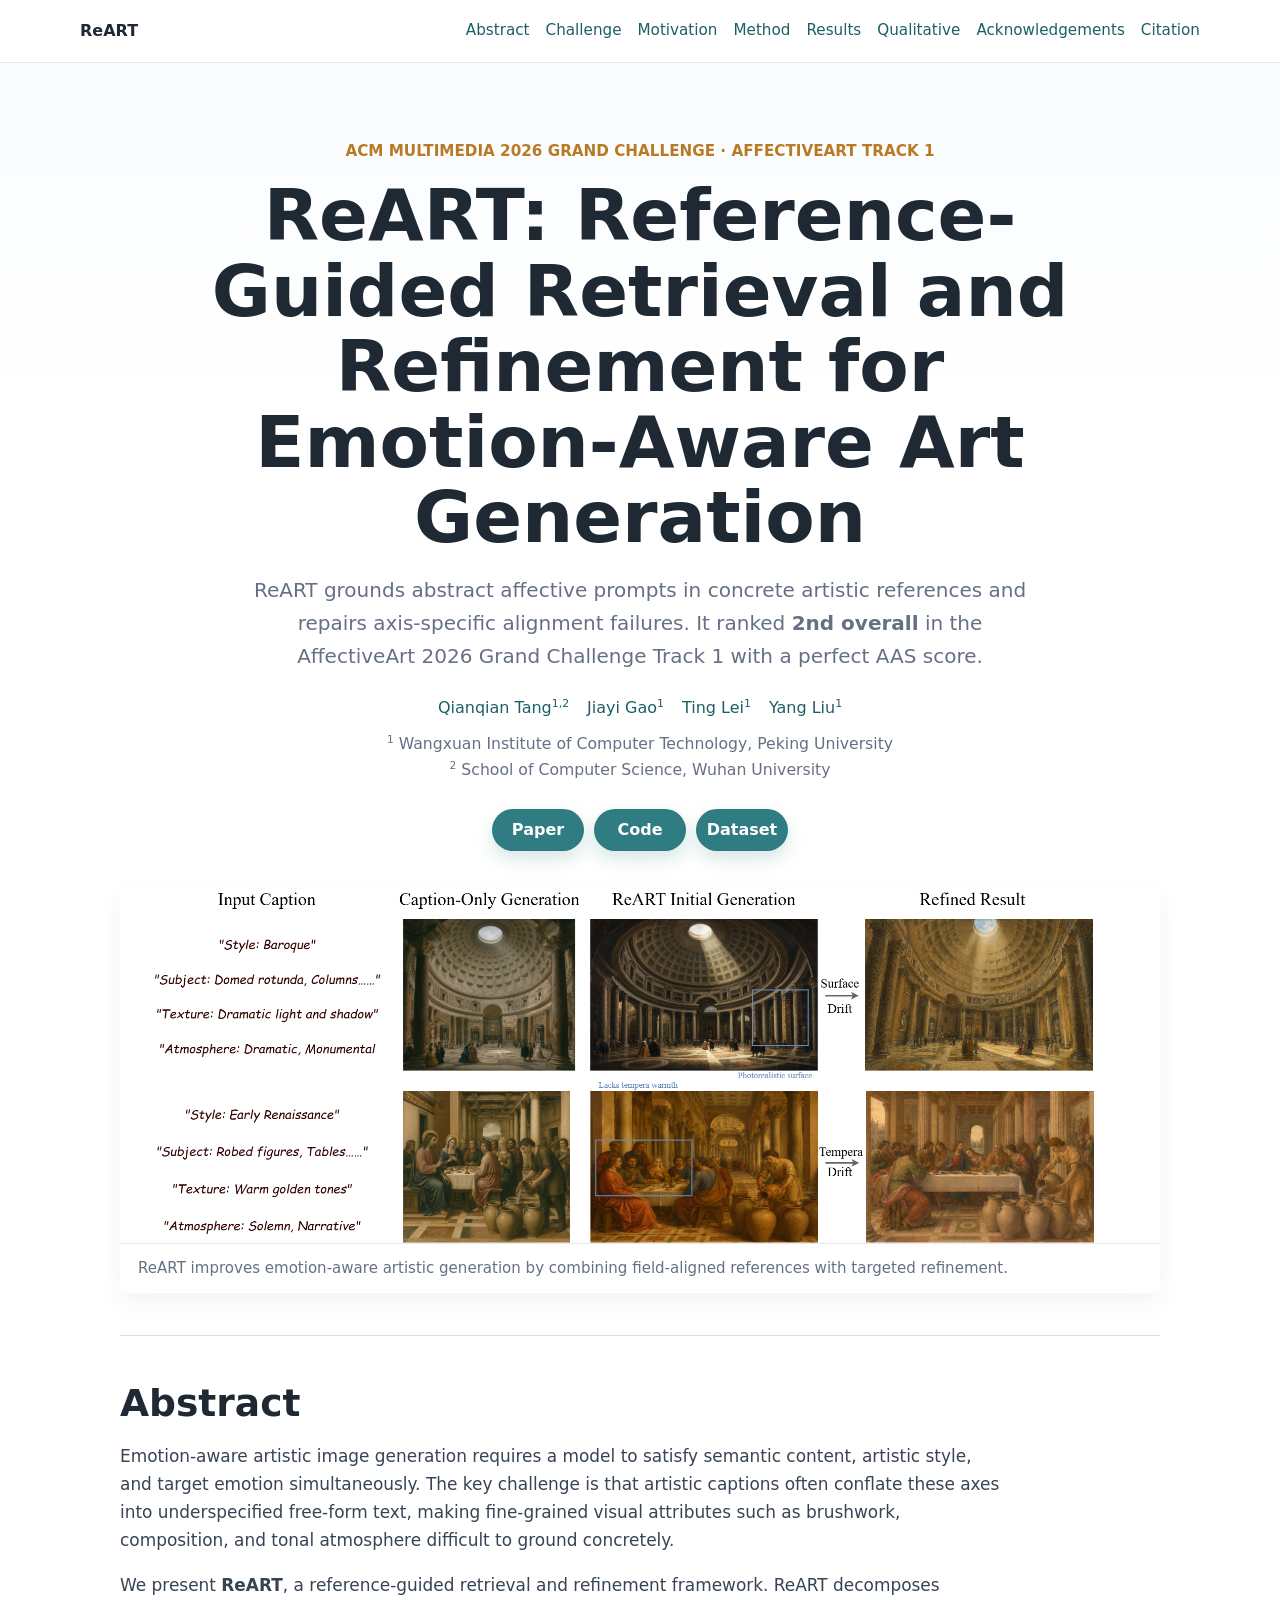
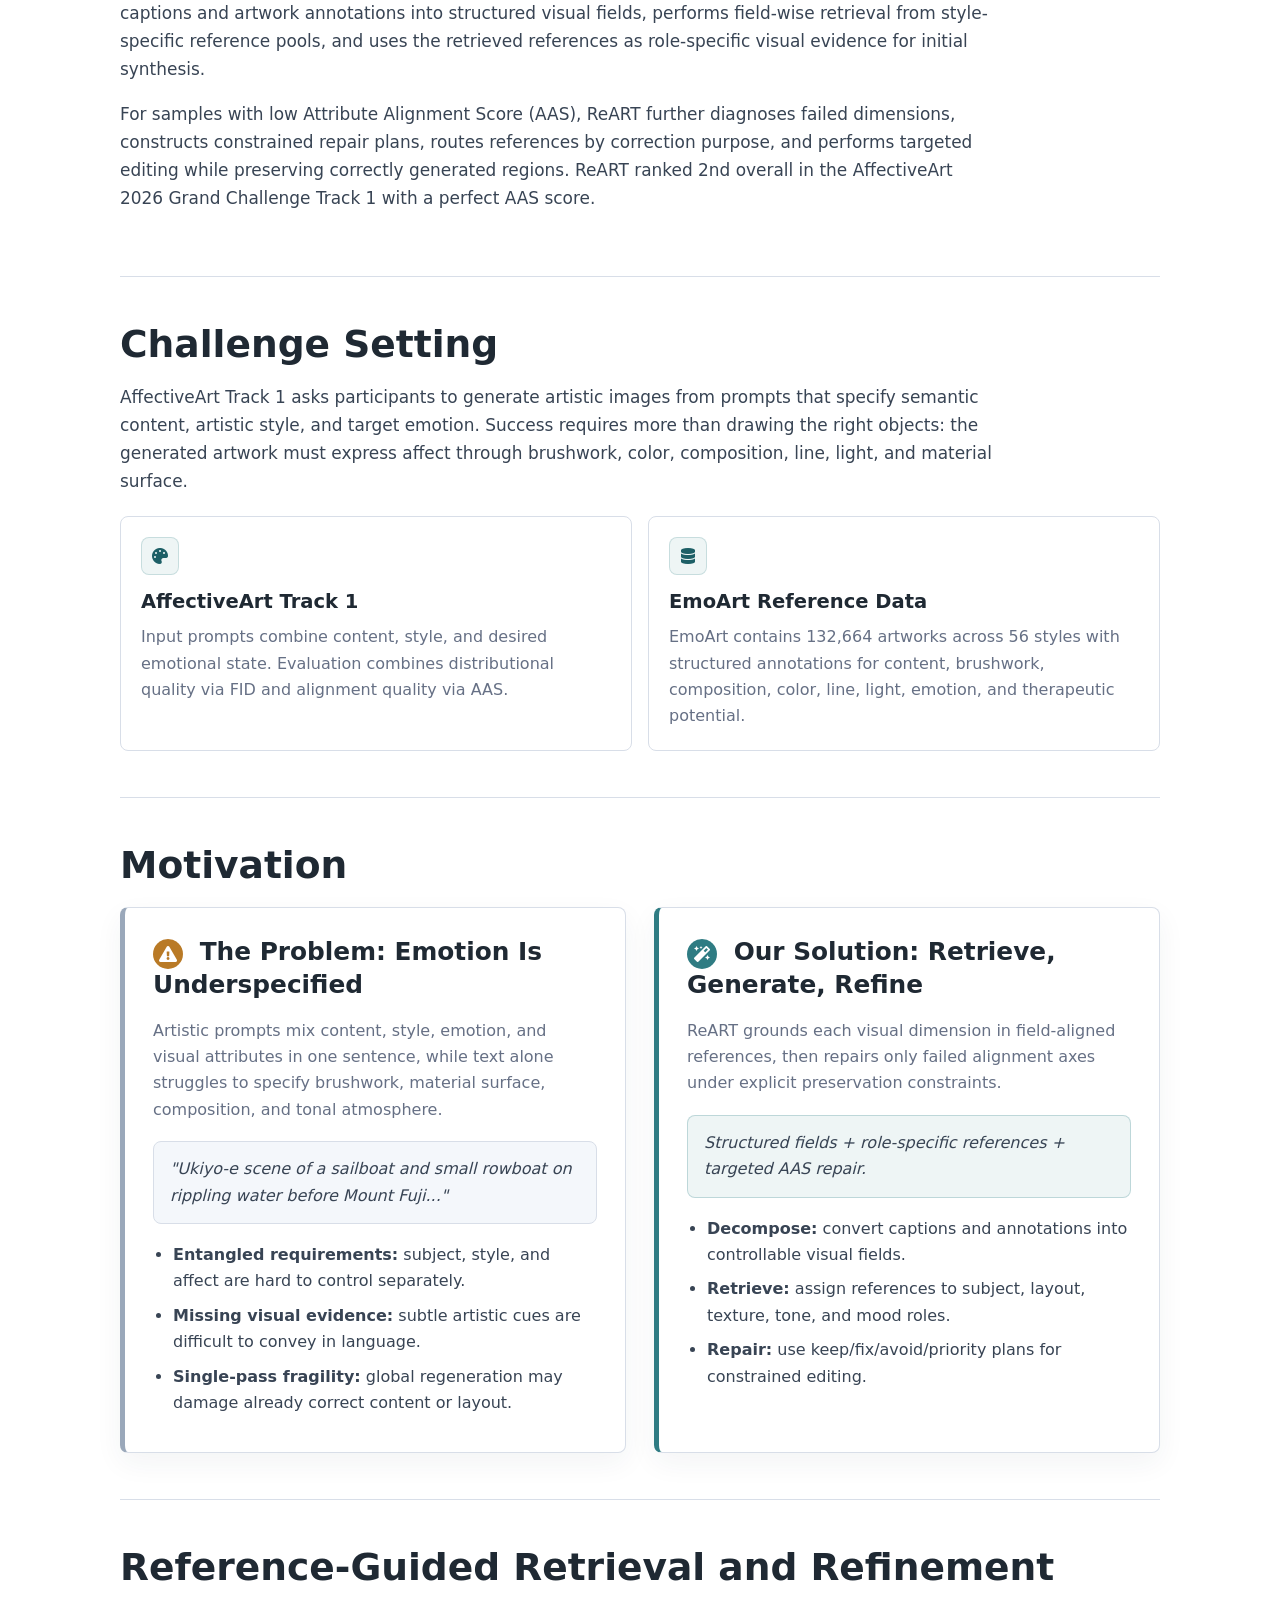
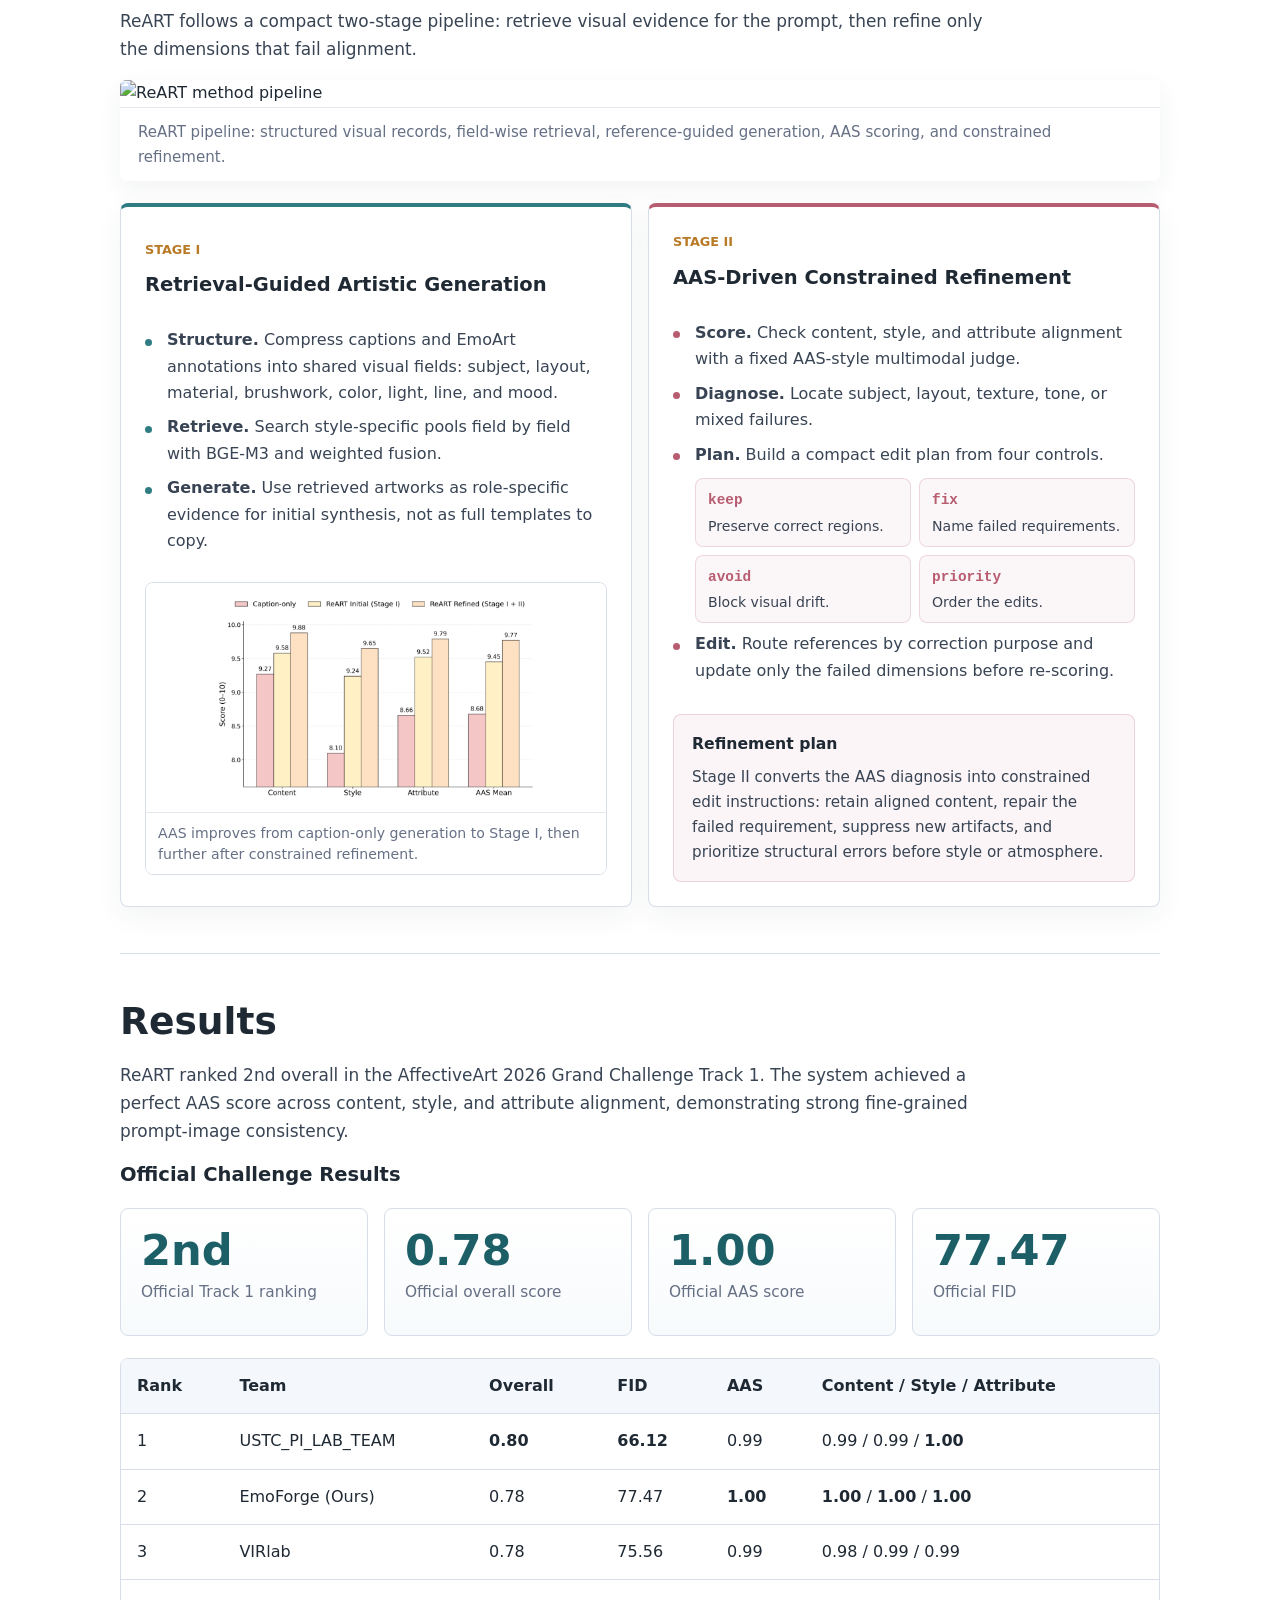
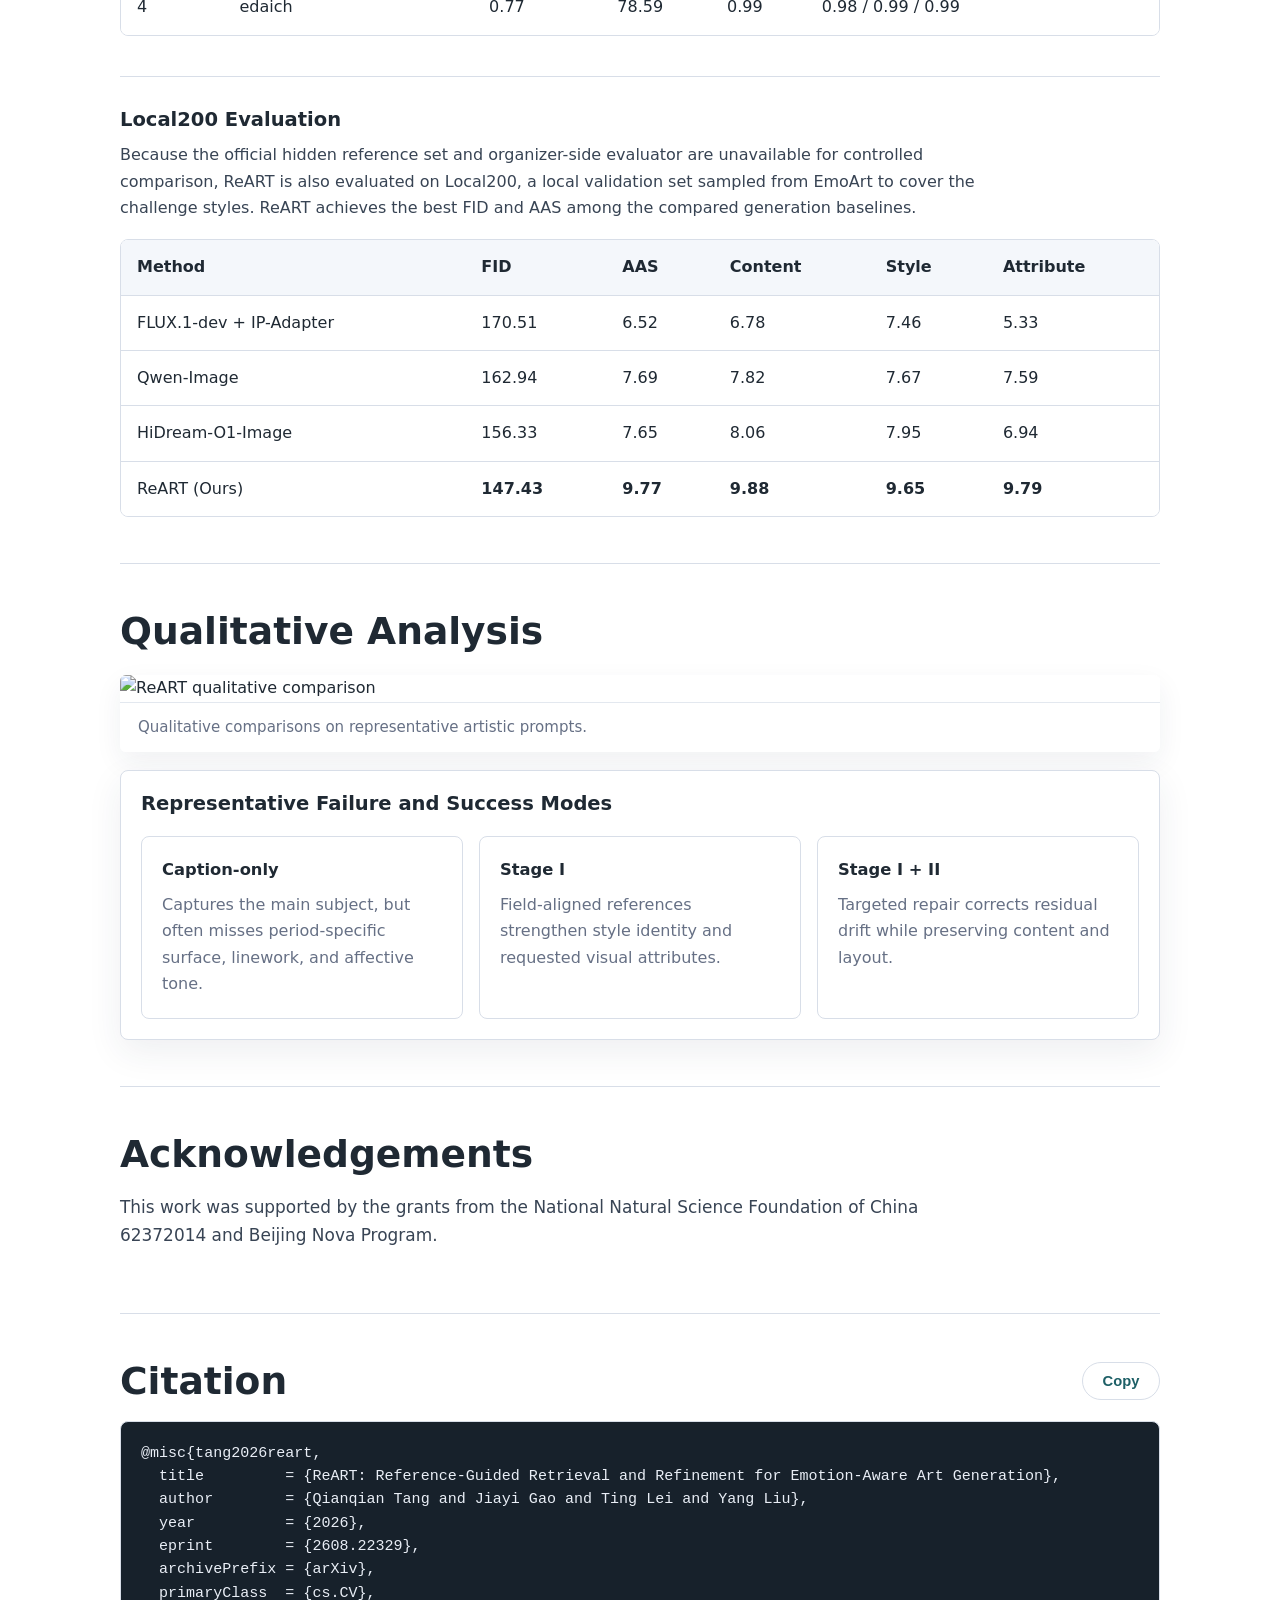
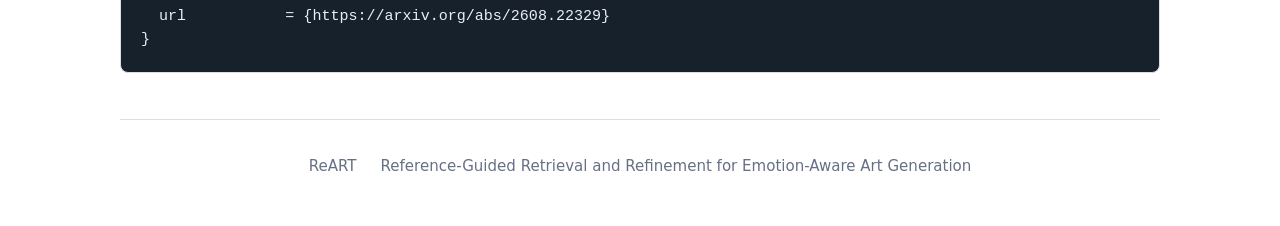
==== docs/index.html @ e0428c83 "website" ====
<!doctype html>
<html lang="en">
  <head>
    <meta charset="utf-8" />
    <meta name="viewport" content="width=device-width, initial-scale=1" />
    <title>ReART: Reference-Guided Retrieval and Refinement for Emotion-Aware Art Generation</title>
    <meta
      name="description"
      content="ReART project page for reference-guided retrieval and refinement for emotion-aware art generation."
    />
    <link rel="stylesheet" href="styles.css" />
  </head>
  <body>
    <header class="site-header">
      <nav class="nav">
        <a class="brand" href="#">ReART</a>
        <div class="nav-links" aria-label="Page sections">
          <a href="#abstract">Abstract</a>
          <a href="#challenge">Challenge</a>
          <a href="#motivation">Motivation</a>
          <a href="#method">Method</a>
          <a href="#results">Results</a>
          <a href="#qualitative">Qualitative</a>
          <a href="#acknowledgements">Acknowledgements</a>
          <a href="#citation">Citation</a>
        </div>
      </nav>
    </header>

    <main>
      <section class="hero">
        <p class="venue">ACM Multimedia 2026 Grand Challenge · AffectiveArt Track 1</p>
        <h1>ReART: Reference-Guided Retrieval and Refinement for Emotion-Aware Art Generation</h1>
        <p class="subtitle">
          ReART grounds abstract affective prompts in concrete artistic
          references and repairs axis-specific alignment failures. It ranked
          <strong>2nd overall</strong> in the AffectiveArt 2026 Grand Challenge
          Track 1 with a perfect AAS score.
        </p>

        <div class="authors" aria-label="Authors">
          <a href="mailto:qianqian.tang@whu.edu.cn">Qianqian Tang<sup>1,2</sup></a>
          <a href="mailto:gaojiayi26@stu.pku.edu.cn">Jiayi Gao<sup>1</sup></a>
          <a href="mailto:ting_lei@pku.edu.cn">Ting Lei<sup>1</sup></a>
          <a href="mailto:yangliu@pku.edu.cn">Yang Liu<sup>1</sup></a>
        </div>

        <p class="affiliations">
          <sup>1</sup> Wangxuan Institute of Computer Technology, Peking
          University<br />
          <sup>2</sup> School of Computer Science, Wuhan University
        </p>

        <div class="link-row" aria-label="Project links">
          <a
            class="pill"
            href="https://arxiv.org/abs/2608.22329"
            target="_blank"
            rel="noopener noreferrer"
            aria-label="Paper on arXiv"
          >Paper</a>
          <a
            class="pill"
            href="https://github.com/VillanelleQQ/ReART"
            target="_blank"
            rel="noopener noreferrer"
            aria-label="Code repository"
          >Code</a>
          <a
            class="pill"
            href="https://huggingface.co/datasets/printblue/EmoArt-130k"
            target="_blank"
            rel="noopener noreferrer"
            aria-label="EmoArt dataset"
          >Dataset</a>
        </div>

        <figure class="hero-figure">
          <img
            class="overview-image"
            src="figures/teaser-1.png"
            alt="ReART overview examples"
            decoding="async"
          />
          <figcaption>
            ReART improves emotion-aware artistic generation by combining
            field-aligned references with targeted refinement.
          </figcaption>
        </figure>
      </section>

      <section id="abstract" class="content-section">
        <h2>Abstract</h2>
        <p>
          Emotion-aware artistic image generation requires a model to satisfy
          semantic content, artistic style, and target emotion simultaneously.
          The key challenge is that artistic captions often conflate these axes
          into underspecified free-form text, making fine-grained visual
          attributes such as brushwork, composition, and tonal atmosphere
          difficult to ground concretely.
        </p>
        <p>
          We present <strong>ReART</strong>, a reference-guided retrieval and
          refinement framework. ReART decomposes captions and artwork
          annotations into structured visual fields, performs field-wise
          retrieval from style-specific reference pools, and uses the retrieved
          references as role-specific visual evidence for initial synthesis.
        </p>
        <p>
          For samples with low Attribute Alignment Score (AAS), ReART further
          diagnoses failed dimensions, constructs constrained repair plans, routes
          references by correction purpose, and performs targeted editing while
          preserving correctly generated regions. ReART ranked 2nd overall in
          the AffectiveArt 2026 Grand Challenge Track 1 with a perfect AAS score.
        </p>
      </section>

      <section id="challenge" class="content-section">
        <h2>Challenge Setting</h2>
        <p>
          AffectiveArt Track 1 asks participants to generate artistic images
          from prompts that specify semantic content, artistic style, and target
          emotion. Success requires more than drawing the right objects: the
          generated artwork must express affect through brushwork, color,
          composition, line, light, and material surface.
        </p>
        <div class="split-section">
          <article>
            <span class="card-icon" aria-hidden="true"><i class="fas fa-palette"></i></span>
            <h3>AffectiveArt Track 1</h3>
            <p>
              Input prompts combine content, style, and desired emotional state.
              Evaluation combines distributional quality via FID and alignment
              quality via AAS.
            </p>
          </article>
          <article>
            <span class="card-icon" aria-hidden="true"><i class="fas fa-database"></i></span>
            <h3>EmoArt Reference Data</h3>
            <p>
              EmoArt contains 132,664 artworks across 56 styles with structured
              annotations for content, brushwork, composition, color, line,
              light, emotion, and therapeutic potential.
            </p>
          </article>
        </div>
      </section>

      <section id="motivation" class="content-section">
        <h2>Motivation</h2>
        <div class="motivation-grid">
          <article class="motivation-card problem-card">
            <h3><i class="fas fa-exclamation-triangle" aria-hidden="true"></i> The Problem: Emotion Is Underspecified</h3>
            <p>
              Artistic prompts mix content, style, emotion, and visual
              attributes in one sentence, while text alone struggles to specify
              brushwork, material surface, composition, and tonal atmosphere.
            </p>
            <div class="quote-box">
              <em>"Ukiyo-e scene of a sailboat and small rowboat on rippling water before Mount Fuji..."</em>
            </div>
            <ul>
              <li><strong>Entangled requirements:</strong> subject, style, and affect are hard to control separately.</li>
              <li><strong>Missing visual evidence:</strong> subtle artistic cues are difficult to convey in language.</li>
              <li><strong>Single-pass fragility:</strong> global regeneration may damage already correct content or layout.</li>
            </ul>
          </article>
          <article class="motivation-card solution-card">
            <h3><i class="fas fa-magic" aria-hidden="true"></i> Our Solution: Retrieve, Generate, Refine</h3>
            <p>
              ReART grounds each visual dimension in field-aligned references,
              then repairs only failed alignment axes under explicit preservation
              constraints.
            </p>
            <div class="quote-box success">
              <em>Structured fields + role-specific references + targeted AAS repair.</em>
            </div>
            <ul>
              <li><strong>Decompose:</strong> convert captions and annotations into controllable visual fields.</li>
              <li><strong>Retrieve:</strong> assign references to subject, layout, texture, tone, and mood roles.</li>
              <li><strong>Repair:</strong> use keep/fix/avoid/priority plans for constrained editing.</li>
            </ul>
          </article>
        </div>
      </section>

      <section id="method" class="content-section">
        <h2>Reference-Guided Retrieval and Refinement</h2>
        <p>
          ReART follows a compact two-stage pipeline: retrieve visual evidence
          for the prompt, then refine only the dimensions that fail alignment.
        </p>

        <figure class="wide-figure">
          <img
            class="paper-image"
            src="figures/pipeline.png"
            alt="ReART method pipeline"
            loading="lazy"
            decoding="async"
          />
          <figcaption>
            ReART pipeline: structured visual records, field-wise retrieval,
            reference-guided generation, AAS scoring, and constrained
            refinement.
          </figcaption>
        </figure>

        <div class="stage-grid">
          <article>
            <span class="stage-label">Stage I</span>
            <h3>Retrieval-Guided Artistic Generation</h3>
            <ul class="stage-list">
              <li>
                <strong>Structure.</strong>
                Compress captions and EmoArt annotations into shared visual
                fields: subject, layout, material, brushwork, color, light,
                line, and mood.
              </li>
              <li>
                <strong>Retrieve.</strong>
                Search style-specific pools field by field with BGE-M3 and
                weighted fusion.
              </li>
              <li>
                <strong>Generate.</strong>
                Use retrieved artworks as role-specific evidence for initial
                synthesis, not as full templates to copy.
              </li>
            </ul>
            <figure class="stage-chart">
              <img
                src="figures/bar.png"
                alt="AAS progression from caption-only to ReART Stage I and Stage I plus II"
                loading="lazy"
                decoding="async"
              />
              <figcaption>
                AAS improves from caption-only generation to Stage I, then
                further after constrained refinement.
              </figcaption>
            </figure>
          </article>
          <article>
            <span class="stage-label">Stage II</span>
            <h3>AAS-Driven Constrained Refinement</h3>
            <ul class="stage-list">
              <li>
                <strong>Score.</strong>
                Check content, style, and attribute alignment with a fixed
                AAS-style multimodal judge.
              </li>
              <li>
                <strong>Diagnose.</strong>
                Locate subject, layout, texture, tone, or mixed failures.
              </li>
              <li>
                <strong>Plan.</strong>
                Build a compact edit plan from four controls.
                <div class="plan-cards">
                  <div>
                    <code>keep</code>
                    <span>Preserve correct regions.</span>
                  </div>
                  <div>
                    <code>fix</code>
                    <span>Name failed requirements.</span>
                  </div>
                  <div>
                    <code>avoid</code>
                    <span>Block visual drift.</span>
                  </div>
                  <div>
                    <code>priority</code>
                    <span>Order the edits.</span>
                  </div>
                </div>
              </li>
              <li>
                <strong>Edit.</strong>
                Route references by correction purpose and update only the
                failed dimensions before re-scoring.
              </li>
            </ul>
            <div class="stage-note">
              <h4>Refinement plan</h4>
              <p>
                Stage II converts the AAS diagnosis into constrained edit
                instructions: retain aligned content, repair the failed
                requirement, suppress new artifacts, and prioritize structural
                errors before style or atmosphere.
              </p>
            </div>
          </article>
        </div>
      </section>

      <section id="results" class="content-section">
        <h2>Results</h2>
        <p>
          ReART ranked 2nd overall in the AffectiveArt 2026 Grand Challenge
          Track 1. The system achieved a perfect AAS score across content,
          style, and attribute alignment, demonstrating strong fine-grained
          prompt-image consistency.
        </p>

        <h3>Official Challenge Results</h3>
        <div class="metrics-grid">
          <article>
            <span class="metric">2nd</span>
            <span class="metric-label">Official Track 1 ranking</span>
          </article>
          <article>
            <span class="metric">0.78</span>
            <span class="metric-label">Official overall score</span>
          </article>
          <article>
            <span class="metric">1.00</span>
            <span class="metric-label">Official AAS score</span>
          </article>
          <article>
            <span class="metric">77.47</span>
            <span class="metric-label">Official FID</span>
          </article>
        </div>

        <div class="table-wrap">
          <table>
            <thead>
              <tr>
                <th>Rank</th>
                <th>Team</th>
                <th>Overall</th>
                <th>FID</th>
                <th>AAS</th>
                <th>Content / Style / Attribute</th>
              </tr>
            </thead>
            <tbody>
              <tr>
                <td>1</td>
                <td>USTC_PI_LAB_TEAM</td>
                <td><strong>0.80</strong></td>
                <td><strong>66.12</strong></td>
                <td>0.99</td>
                <td>0.99 / 0.99 / <strong>1.00</strong></td>
              </tr>
              <tr>
                <td>2</td>
                <td>EmoForge (Ours)</td>
                <td>0.78</td>
                <td>77.47</td>
                <td><strong>1.00</strong></td>
                <td><strong>1.00</strong> / <strong>1.00</strong> / <strong>1.00</strong></td>
              </tr>
              <tr>
                <td>3</td>
                <td>VIRlab</td>
                <td>0.78</td>
                <td>75.56</td>
                <td>0.99</td>
                <td>0.98 / 0.99 / 0.99</td>
              </tr>
              <tr>
                <td>4</td>
                <td>edaich</td>
                <td>0.77</td>
                <td>78.59</td>
                <td>0.99</td>
                <td>0.98 / 0.99 / 0.99</td>
              </tr>
            </tbody>
          </table>
        </div>

        <div class="local-evaluation">
          <h3 class="subsection-title">Local200 Evaluation</h3>
          <p>
            Because the official hidden reference set and organizer-side
            evaluator are unavailable for controlled comparison, ReART is also
            evaluated on Local200, a local validation set sampled from EmoArt to
            cover the challenge styles. ReART achieves the best FID and AAS
            among the compared generation baselines.
          </p>

          <div class="table-wrap local-table">
            <table>
              <thead>
                <tr>
                  <th>Method</th>
                  <th>FID</th>
                  <th>AAS</th>
                  <th>Content</th>
                  <th>Style</th>
                  <th>Attribute</th>
                </tr>
              </thead>
              <tbody>
                <tr>
                  <td>FLUX.1-dev + IP-Adapter</td>
                  <td>170.51</td>
                  <td>6.52</td>
                  <td>6.78</td>
                  <td>7.46</td>
                  <td>5.33</td>
                </tr>
                <tr>
                  <td>Qwen-Image</td>
                  <td>162.94</td>
                  <td>7.69</td>
                  <td>7.82</td>
                  <td>7.67</td>
                  <td>7.59</td>
                </tr>
                <tr>
                  <td>HiDream-O1-Image</td>
                  <td>156.33</td>
                  <td>7.65</td>
                  <td>8.06</td>
                  <td>7.95</td>
                  <td>6.94</td>
                </tr>
                <tr>
                  <td>ReART (Ours)</td>
                  <td><strong>147.43</strong></td>
                  <td><strong>9.77</strong></td>
                  <td><strong>9.88</strong></td>
                  <td><strong>9.65</strong></td>
                  <td><strong>9.79</strong></td>
                </tr>
              </tbody>
            </table>
          </div>
        </div>

      </section>

      <section id="qualitative" class="content-section">
        <h2>Qualitative Analysis</h2>
        <figure class="wide-figure compact">
          <img
            class="paper-image"
            src="figures/pic3.png"
            alt="ReART qualitative comparison"
            loading="lazy"
            decoding="async"
          />
          <figcaption>
            Qualitative comparisons on representative artistic prompts.
          </figcaption>
        </figure>
        <div class="comparison">
          <h3>Representative Failure and Success Modes</h3>
          <div class="comparison-grid">
            <article>
              <h4>Caption-only</h4>
              <p>
                Captures the main subject, but often misses period-specific
                surface, linework, and affective tone.
              </p>
            </article>
            <article>
              <h4>Stage I</h4>
              <p>
                Field-aligned references strengthen style identity and
                requested visual attributes.
              </p>
            </article>
            <article>
              <h4>Stage I + II</h4>
              <p>
                Targeted repair corrects residual drift while preserving
                content and layout.
              </p>
            </article>
          </div>
        </div>
      </section>

      <section id="acknowledgements" class="content-section">
        <h2>Acknowledgements</h2>
        <p>
          This work was supported by the grants from the National Natural
          Science Foundation of China 62372014 and Beijing Nova Program.
        </p>
      </section>

      <section id="citation" class="content-section">
        <div class="section-heading">
          <h2>Citation</h2>
          <button
            class="copy-button"
            type="button"
            data-copy-target="citation-code"
            aria-label="Copy citation"
          >Copy</button>
        </div>
        <pre><code id="citation-code">@misc{tang2026reart,
  title         = {ReART: Reference-Guided Retrieval and Refinement for Emotion-Aware Art Generation},
  author        = {Qianqian Tang and Jiayi Gao and Ting Lei and Yang Liu},
  year          = {2026},
  eprint        = {2608.22329},
  archivePrefix = {arXiv},
  primaryClass  = {cs.CV},
  url           = {https://arxiv.org/abs/2608.22329}
}</code></pre>
      </section>
    </main>

    <footer class="footer">
      <span>ReART</span>
      <span>Reference-Guided Retrieval and Refinement for Emotion-Aware Art Generation</span>
    </footer>

  </body>
</html>
---- docs/styles.css ----
:root {
  color-scheme: light;
  --ink: #1f2933;
  --muted: #667085;
  --line: #d8dee8;
  --paper: #ffffff;
  --soft: #f4f7fb;
  --page-start: #f9fbfd;
  --page-end: #ffffff;
  --header-bg: rgba(255, 255, 255, 0.88);
  --figure-bg: #ffffff;
  --figure-line: rgba(216, 222, 232, 0.7);
  --content-copy: #384454;
  --button-bg: #ffffff;
  --unavailable-bg: #eef2f6;
  --unavailable-text: #667085;
  --video-line: #a9b5c6;
  --metrics-end: #f7fafc;
  --pre-bg: #17212b;
  --pre-text: #e9eef6;
  --accent: #2f7c83;
  --accent-strong: #1d5f66;
  --gold: #b97a26;
  --rose: #b85c70;
  --shadow: 0 18px 55px rgba(32, 48, 71, 0.13);
}

@font-face {
  font-family: "Font Awesome 5 Free";
  font-style: normal;
  font-weight: 900;
  src: url("webfonts/fa-solid-900.woff2") format("woff2");
}

.fas {
  font-family: "Font Awesome 5 Free";
  font-style: normal;
  font-weight: 900;
}

.fa-exclamation-triangle::before {
  content: "\f071";
}

.fa-magic::before {
  content: "\f0d0";
}

.fa-palette::before {
  content: "\f53f";
}

.fa-database::before {
  content: "\f1c0";
}

@media (prefers-color-scheme: dark) {
  :root {
    color-scheme: dark;
    --ink: #edf2f7;
    --muted: #a9b4c3;
    --line: #2f3a4a;
    --paper: #121923;
    --soft: #172331;
    --page-start: #101820;
    --page-end: #0b1118;
    --header-bg: rgba(12, 18, 26, 0.88);
    --figure-bg: #ffffff;
    --figure-line: rgba(47, 58, 74, 0.9);
    --content-copy: #c7d0dc;
    --button-bg: #172331;
    --unavailable-bg: #202a36;
    --unavailable-text: #95a1af;
    --video-line: #526174;
    --metrics-end: #172331;
    --pre-bg: #090d12;
    --pre-text: #edf2f7;
    --accent: #5fb7bd;
    --accent-strong: #8edbe0;
    --gold: #f0b64d;
    --rose: #e79aaa;
    --shadow: 0 18px 55px rgba(0, 0, 0, 0.32);
  }
}

* {
  box-sizing: border-box;
}

html {
  scroll-behavior: smooth;
}

body {
  margin: 0;
  color: var(--ink);
  background:
    linear-gradient(180deg, var(--page-start) 0%, var(--page-end) 420px),
    var(--paper);
  font-family:
    Inter, ui-sans-serif, system-ui, -apple-system, BlinkMacSystemFont, "Segoe UI",
    sans-serif;
  line-height: 1.65;
}

a {
  color: var(--accent-strong);
  text-decoration: none;
}

a:hover {
  text-decoration: underline;
}

.site-header {
  position: sticky;
  top: 0;
  z-index: 10;
  border-bottom: 1px solid var(--figure-line);
  background: var(--header-bg);
  backdrop-filter: blur(14px);
}

.nav {
  display: flex;
  align-items: center;
  justify-content: space-between;
  width: min(1120px, calc(100% - 32px));
  min-height: 62px;
  margin: 0 auto;
  gap: 24px;
}

.brand {
  color: var(--ink);
  font-weight: 800;
  letter-spacing: 0;
}

.nav-links {
  display: flex;
  flex-wrap: wrap;
  justify-content: flex-end;
  gap: 16px;
  font-size: 0.95rem;
}

main {
  width: min(1040px, calc(100% - 32px));
  margin: 0 auto;
}

.hero {
  padding: 76px 0 42px;
  text-align: center;
}

.venue {
  margin: 0 0 14px;
  color: var(--gold);
  font-size: 0.95rem;
  font-weight: 750;
  text-transform: uppercase;
}

h1,
h2,
h3,
h4,
p {
  margin-top: 0;
}

h1 {
  max-width: 920px;
  margin: 0 auto 18px;
  font-size: clamp(2.15rem, 6vw, 4.5rem);
  line-height: 1.05;
  letter-spacing: 0;
}

.subtitle {
  max-width: 780px;
  margin: 0 auto 22px;
  color: var(--muted);
  font-size: clamp(1.05rem, 2vw, 1.25rem);
}

.authors {
  display: flex;
  flex-wrap: wrap;
  justify-content: center;
  gap: 8px 18px;
  margin-bottom: 10px;
  color: var(--muted);
}

sup {
  font-size: 0.68em;
  line-height: 0;
}

.affiliations {
  margin: 0 auto 26px;
  color: var(--muted);
  font-size: 0.98rem;
}

.link-row {
  display: flex;
  flex-wrap: wrap;
  justify-content: center;
  gap: 10px;
  margin-bottom: 38px;
}

.pill {
  display: inline-flex;
  align-items: center;
  justify-content: center;
  min-width: 92px;
  min-height: 42px;
  border: 1px solid rgba(31, 122, 109, 0.2);
  border-radius: 999px;
  color: #ffffff;
  background: var(--accent);
  font-weight: 750;
  box-shadow: 0 8px 18px rgba(31, 122, 109, 0.18);
}

.pill:hover {
  background: var(--accent-strong);
  text-decoration: none;
}

.pill.secondary {
  border-color: var(--line);
  color: var(--accent-strong);
  background: var(--paper);
  box-shadow: none;
}

.pill.secondary:hover {
  background: var(--soft);
}

.pill.unavailable {
  border-color: rgba(102, 112, 133, 0.24);
  color: var(--unavailable-text);
  background: var(--unavailable-bg);
  box-shadow: none;
  cursor: not-allowed;
}

.pill.unavailable:hover {
  background: var(--unavailable-bg);
}

.hero-figure,
.wide-figure {
  margin: 0;
  border: 0;
  border-radius: 6px;
  overflow: hidden;
  background: var(--paper);
  box-shadow: 0 8px 24px rgba(32, 48, 71, 0.06);
}

.figure-grid {
  display: grid;
  gap: 10px;
  padding: 0;
  background: var(--figure-bg);
}

.figure-grid.two-up {
  grid-template-columns: repeat(2, minmax(0, 1fr));
}

.figure-grid img,
.paper-image {
  display: block;
  width: 100%;
  object-fit: contain;
  background: var(--figure-bg);
}

.figure-grid img {
  height: clamp(260px, 28vw, 430px);
  align-self: center;
  border-radius: 4px;
}

.paper-image {
  height: auto;
  background: var(--figure-bg);
}

.hero-figure .figure-grid {
  border-bottom: 1px solid var(--figure-line);
}

.wide-figure .paper-image {
  border-bottom: 1px solid var(--figure-line);
}

.overview-image {
  display: block;
  width: 100%;
  height: auto;
  background: var(--figure-bg);
  border-bottom: 1px solid var(--figure-line);
}

.overview-stage {
  position: relative;
  display: grid;
  align-items: center;
  background: var(--figure-bg);
  border-bottom: 1px solid var(--figure-line);
}

.overview-slides {
  min-height: clamp(220px, 24vw, 360px);
}

.overview-slide {
  display: none;
  width: 100%;
  height: clamp(220px, 24vw, 360px);
  object-fit: contain;
  background: var(--figure-bg);
}

.overview-slide.is-active {
  display: block;
}

.overview-button {
  position: absolute;
  top: 50%;
  z-index: 2;
  transform: translateY(-50%);
  border-color: var(--figure-line);
  background: var(--button-bg);
  box-shadow: 0 8px 22px rgba(32, 48, 71, 0.12);
}

.overview-button.previous {
  left: 14px;
}

.overview-button.next {
  right: 14px;
}

.overview-caption {
  display: flex;
  align-items: center;
  justify-content: space-between;
  gap: 16px;
}

.overview-caption [data-counter] {
  flex: 0 0 auto;
  color: var(--accent-strong);
  font-weight: 750;
}

.wide-figure.compact {
  margin-top: 22px;
  box-shadow: 0 10px 28px rgba(32, 48, 71, 0.065);
}

.wide-figure.compact .paper-image {
  height: auto;
}

.result-chart {
  height: auto;
}

figcaption {
  padding: 12px 18px;
  color: var(--muted);
  font-size: 0.94rem;
  text-align: left;
  background: var(--paper);
}

.content-section {
  padding: 46px 0;
  border-top: 1px solid var(--line);
}

h2 {
  margin-bottom: 18px;
  font-size: clamp(1.7rem, 3vw, 2.35rem);
  line-height: 1.15;
}

.section-heading {
  display: flex;
  align-items: center;
  justify-content: space-between;
  gap: 16px;
  margin-bottom: 18px;
}

.section-heading h2 {
  margin-bottom: 0;
}

h3 {
  margin-bottom: 10px;
  font-size: 1.22rem;
  line-height: 1.3;
}

h4 {
  margin-bottom: 8px;
  font-size: 1.02rem;
}

.content-section > p {
  max-width: 880px;
  color: var(--content-copy);
  font-size: 1.06rem;
}

.intro-video {
  margin: 0 auto 34px;
}

.intro-video-player {
  display: block;
  width: 100%;
  aspect-ratio: 16 / 9;
  border: 1px solid var(--line);
  border-radius: 8px;
  background: #000000;
  box-shadow: 0 12px 35px rgba(32, 48, 71, 0.08);
}

.video-placeholder {
  display: grid;
  aspect-ratio: 16 / 9;
  min-height: 300px;
  place-items: center;
  border: 1px dashed var(--video-line);
  border-radius: 8px;
  background:
    linear-gradient(135deg, rgba(31, 122, 109, 0.08), rgba(217, 155, 33, 0.1)),
    var(--soft);
  color: var(--muted);
  text-align: center;
}

.video-placeholder strong,
.video-placeholder span {
  display: block;
}

.video-placeholder strong {
  color: var(--ink);
  font-size: 1.3rem;
}

.contribution-grid,
.comparison-grid,
.split-section,
.tool-table,
.stage-grid,
.motivation-grid,
.metrics-grid {
  display: grid;
  grid-template-columns: repeat(3, minmax(0, 1fr));
  gap: 16px;
  margin-top: 20px;
}

.contribution-grid article,
.comparison-grid article,
.split-section article,
.tool-table article,
.stage-grid article,
.motivation-card,
.metrics-grid article {
  min-height: 160px;
  padding: 20px;
  border: 1px solid var(--line);
  border-radius: 8px;
  background: var(--paper);
}

.contribution-grid p,
.comparison-grid p,
.split-section p,
.tool-table p,
.stage-grid p,
.motivation-card p,
.slide p {
  margin-bottom: 0;
  color: var(--muted);
}

.split-section {
  grid-template-columns: repeat(2, minmax(0, 1fr));
}

.motivation-grid {
  grid-template-columns: repeat(2, minmax(0, 1fr));
  gap: 28px;
}

.motivation-card {
  min-height: 0;
  padding: 28px;
  border-left: 5px solid #9aa8ba;
  box-shadow: 0 10px 28px rgba(32, 48, 71, 0.055);
}

.solution-card {
  border-left-color: var(--accent);
}

.motivation-card h3 {
  margin-bottom: 16px;
  font-size: clamp(1.25rem, 2vw, 1.55rem);
}

.motivation-card h3 i {
  display: inline-grid;
  width: 30px;
  height: 30px;
  margin-right: 8px;
  place-items: center;
  border-radius: 50%;
  color: #ffffff;
  background: var(--gold);
  font-size: 1rem;
  font-style: normal;
}

.solution-card h3 i {
  background: var(--accent);
}

.quote-box {
  margin: 18px 0;
  padding: 14px 16px;
  border: 1px solid var(--line);
  border-radius: 8px;
  background: var(--soft);
  color: var(--content-copy);
}

.quote-box.success {
  border-color: rgba(47, 124, 131, 0.25);
  background: rgba(47, 124, 131, 0.08);
}

.motivation-card ul,
.stage-list {
  margin: 16px 0 0;
  padding-left: 20px;
  color: var(--content-copy);
}

.motivation-card li,
.stage-list li {
  margin: 8px 0;
}

.stage-grid {
  grid-template-columns: repeat(2, minmax(0, 1fr));
  margin-top: 22px;
}

.stage-grid article {
  display: flex;
  min-height: 430px;
  flex-direction: column;
  justify-content: center;
  padding: 24px;
  border-top: 4px solid var(--accent);
  box-shadow: 0 10px 28px rgba(32, 48, 71, 0.055);
}

.stage-grid article:nth-child(2) {
  border-top-color: var(--rose);
}

.stage-label {
  display: inline-flex;
  margin-bottom: 12px;
  color: var(--gold);
  font-size: 0.8rem;
  font-weight: 850;
  letter-spacing: 0;
  text-transform: uppercase;
}

.stage-grid p + p {
  margin-top: 12px;
}

.stage-list {
  margin-top: 12px;
  padding-left: 0;
  list-style: none;
}

.stage-list li {
  position: relative;
  padding-left: 22px;
}

.stage-list li::before {
  position: absolute;
  top: 0.72em;
  left: 0;
  width: 7px;
  height: 7px;
  border-radius: 50%;
  background: var(--accent);
  content: "";
}

.stage-grid article:nth-child(2) .stage-list li::before {
  background: var(--rose);
}

.plan-cards {
  display: grid;
  grid-template-columns: repeat(2, minmax(0, 1fr));
  gap: 8px;
  margin-top: 10px;
}

.plan-cards div {
  display: grid;
  gap: 4px;
  padding: 10px 12px;
  border: 1px solid rgba(184, 92, 112, 0.2);
  border-radius: 8px;
  background: rgba(184, 92, 112, 0.055);
}

.plan-cards code {
  color: var(--rose);
  font-size: 0.9rem;
  font-weight: 850;
}

.plan-cards span {
  color: var(--content-copy);
  font-size: 0.88rem;
  line-height: 1.35;
}

.stage-chart {
  margin: 20px 0 0;
  overflow: hidden;
  border: 1px solid var(--line);
  border-radius: 8px;
  background: var(--paper);
}

.stage-chart img {
  display: block;
  width: 100%;
  max-height: 230px;
  padding: 10px;
  object-fit: contain;
  background: var(--figure-bg);
  border-bottom: 1px solid var(--figure-line);
}

.stage-chart figcaption {
  padding: 10px 12px;
  color: var(--muted);
  font-size: 0.88rem;
  line-height: 1.45;
}

.stage-note {
  margin-top: 22px;
  padding: 16px 18px;
  border: 1px solid rgba(184, 92, 112, 0.22);
  border-radius: 8px;
  background: rgba(184, 92, 112, 0.06);
}

.stage-note h4 {
  margin-bottom: 8px;
  color: var(--ink);
  font-size: 0.98rem;
}

.stage-note p {
  color: var(--content-copy);
  font-size: 0.95rem;
  line-height: 1.65;
}

.local-evaluation {
  margin-top: 40px;
  padding-top: 30px;
  border-top: 1px solid var(--line);
}

.local-evaluation > p {
  max-width: 880px;
  color: var(--content-copy);
}

.local-table {
  margin-top: 18px;
}

.local-result {
  margin-top: 30px;
}

.local-result p {
  max-width: 620px;
  color: var(--content-copy);
}

.side-figure {
  margin: 0;
  overflow: hidden;
  border: 1px solid var(--line);
  border-radius: 8px;
  background: var(--paper);
  box-shadow: 0 8px 24px rgba(32, 48, 71, 0.06);
}

.side-figure img {
  display: block;
  width: 100%;
  height: auto;
  max-height: 340px;
  object-fit: contain;
  background: var(--figure-bg);
  border-bottom: 1px solid var(--figure-line);
}

.qualitative-layout {
  display: grid;
  grid-template-columns: minmax(0, 1fr) minmax(260px, 330px);
  gap: 22px;
  align-items: start;
}

.result-side {
  position: sticky;
  top: 86px;
  margin-top: 22px;
}

.tool-table {
  grid-template-columns: repeat(3, minmax(0, 1fr));
}

.split-section article,
.comparison-grid article {
  position: relative;
}

.card-icon {
  display: inline-grid;
  width: 38px;
  height: 38px;
  margin-bottom: 14px;
  place-items: center;
  border: 1px solid rgba(47, 124, 131, 0.2);
  border-radius: 8px;
  color: var(--accent-strong);
  background: rgba(47, 124, 131, 0.08);
}

.tool-table code {
  color: var(--accent-strong);
  font-weight: 750;
}

.metrics-grid {
  grid-template-columns: repeat(4, minmax(0, 1fr));
  margin-bottom: 22px;
}

.metrics-grid article {
  min-height: 128px;
  background: linear-gradient(180deg, var(--paper) 0%, var(--metrics-end) 100%);
}

.metric {
  display: block;
  color: var(--accent-strong);
  font-size: clamp(1.8rem, 4vw, 2.7rem);
  font-weight: 850;
  line-height: 1;
}

.metric-label {
  display: block;
  margin-top: 10px;
  color: var(--muted);
  font-size: 0.96rem;
  line-height: 1.35;
}

.carousel,
.comparison {
  margin-top: 18px;
  border: 1px solid var(--line);
  border-radius: 8px;
  background: var(--paper);
  box-shadow: 0 12px 35px rgba(32, 48, 71, 0.08);
}

.carousel-head {
  display: flex;
  align-items: center;
  justify-content: space-between;
  gap: 16px;
  padding: 18px 20px;
  border-bottom: 1px solid var(--line);
}

.carousel-head h3,
.comparison h3 {
  margin: 0;
}

.carousel-controls {
  display: flex;
  align-items: center;
  gap: 10px;
  color: var(--muted);
  font-weight: 700;
}

button {
  width: 38px;
  height: 38px;
  border: 1px solid var(--line);
  border-radius: 50%;
  color: var(--ink);
  background: var(--button-bg);
  cursor: pointer;
  font-size: 1.1rem;
}

button:hover,
button:focus-visible {
  border-color: var(--accent);
  outline: none;
}

.copy-button {
  width: auto;
  min-width: 78px;
  height: 38px;
  padding: 0 16px;
  border-radius: 999px;
  color: var(--accent-strong);
  font-size: 0.92rem;
  font-weight: 750;
}

.slides {
  position: relative;
}

.slide {
  display: none;
  grid-template-columns: minmax(220px, 0.9fr) minmax(260px, 1.1fr);
  gap: 24px;
  align-items: center;
  padding: 22px;
}

.slide.is-active {
  display: grid;
}

.slide img {
  width: 100%;
  aspect-ratio: 1 / 1;
  object-fit: contain;
  border: 1px solid var(--line);
  border-radius: 8px;
  background: var(--soft);
}

.comparison {
  padding: 20px;
}

.table-wrap {
  overflow-x: auto;
  border: 1px solid var(--line);
  border-radius: 8px;
}

table {
  width: 100%;
  min-width: 640px;
  border-collapse: collapse;
  background: var(--paper);
}

th,
td {
  padding: 14px 16px;
  border-bottom: 1px solid var(--line);
  text-align: left;
}

th {
  background: var(--soft);
  font-weight: 800;
}

tr:last-child td {
  border-bottom: 0;
}

pre {
  overflow-x: auto;
  margin: 0;
  padding: 20px;
  border: 1px solid var(--line);
  border-radius: 8px;
  background: var(--pre-bg);
  color: var(--pre-text);
  font-size: 0.94rem;
  line-height: 1.55;
}

.footer {
  display: flex;
  flex-wrap: wrap;
  justify-content: center;
  gap: 12px 24px;
  width: min(1040px, calc(100% - 32px));
  margin: 0 auto;
  padding: 34px 0 48px;
  border-top: 1px solid var(--line);
  color: var(--muted);
  font-size: 0.94rem;
}

.paper-page main {
  width: min(1180px, calc(100% - 32px));
}

.paper-viewer {
  padding: 44px 0;
}

.paper-viewer-head {
  text-align: center;
}

.paper-viewer-head h1 {
  max-width: 960px;
  font-size: clamp(1.9rem, 4.2vw, 3.4rem);
}

.paper-pages {
  display: grid;
  gap: 22px;
}

.paper-page-image {
  margin: 0 auto;
  width: min(100%, 920px);
  overflow: hidden;
  border: 1px solid var(--line);
  border-radius: 8px;
  background: var(--figure-bg);
  box-shadow: 0 12px 35px rgba(32, 48, 71, 0.08);
}

.paper-page-image img {
  display: block;
  width: 100%;
  height: auto;
  background: var(--figure-bg);
}

.paper-page-image figcaption {
  border-top: 1px solid var(--figure-line);
  text-align: center;
}

@media (max-width: 760px) {
  .nav {
    align-items: flex-start;
    flex-direction: column;
    padding: 14px 0;
    gap: 8px;
  }

  .nav-links {
    justify-content: flex-start;
    gap: 10px 14px;
    font-size: 0.88rem;
  }

  .hero {
    padding-top: 44px;
  }

  .contribution-grid,
  .comparison-grid,
  .split-section,
  .tool-table,
  .stage-grid,
  .motivation-grid,
  .local-result,
  .qualitative-layout,
  .metrics-grid,
  .slide {
    grid-template-columns: 1fr;
  }

  .result-side {
    position: static;
    margin-top: 18px;
  }

  .carousel-head {
    align-items: flex-start;
    flex-direction: column;
  }

  .video-placeholder {
    min-height: 230px;
  }

  .paper-viewer {
    padding: 30px 0;
  }

  .paper-pages {
    gap: 16px;
  }

  .figure-grid.two-up {
    grid-template-columns: 1fr;
  }

  .figure-grid img {
    height: clamp(220px, 70vw, 360px);
  }

  .paper-image,
  .wide-figure.compact .paper-image {
    height: auto;
  }
}
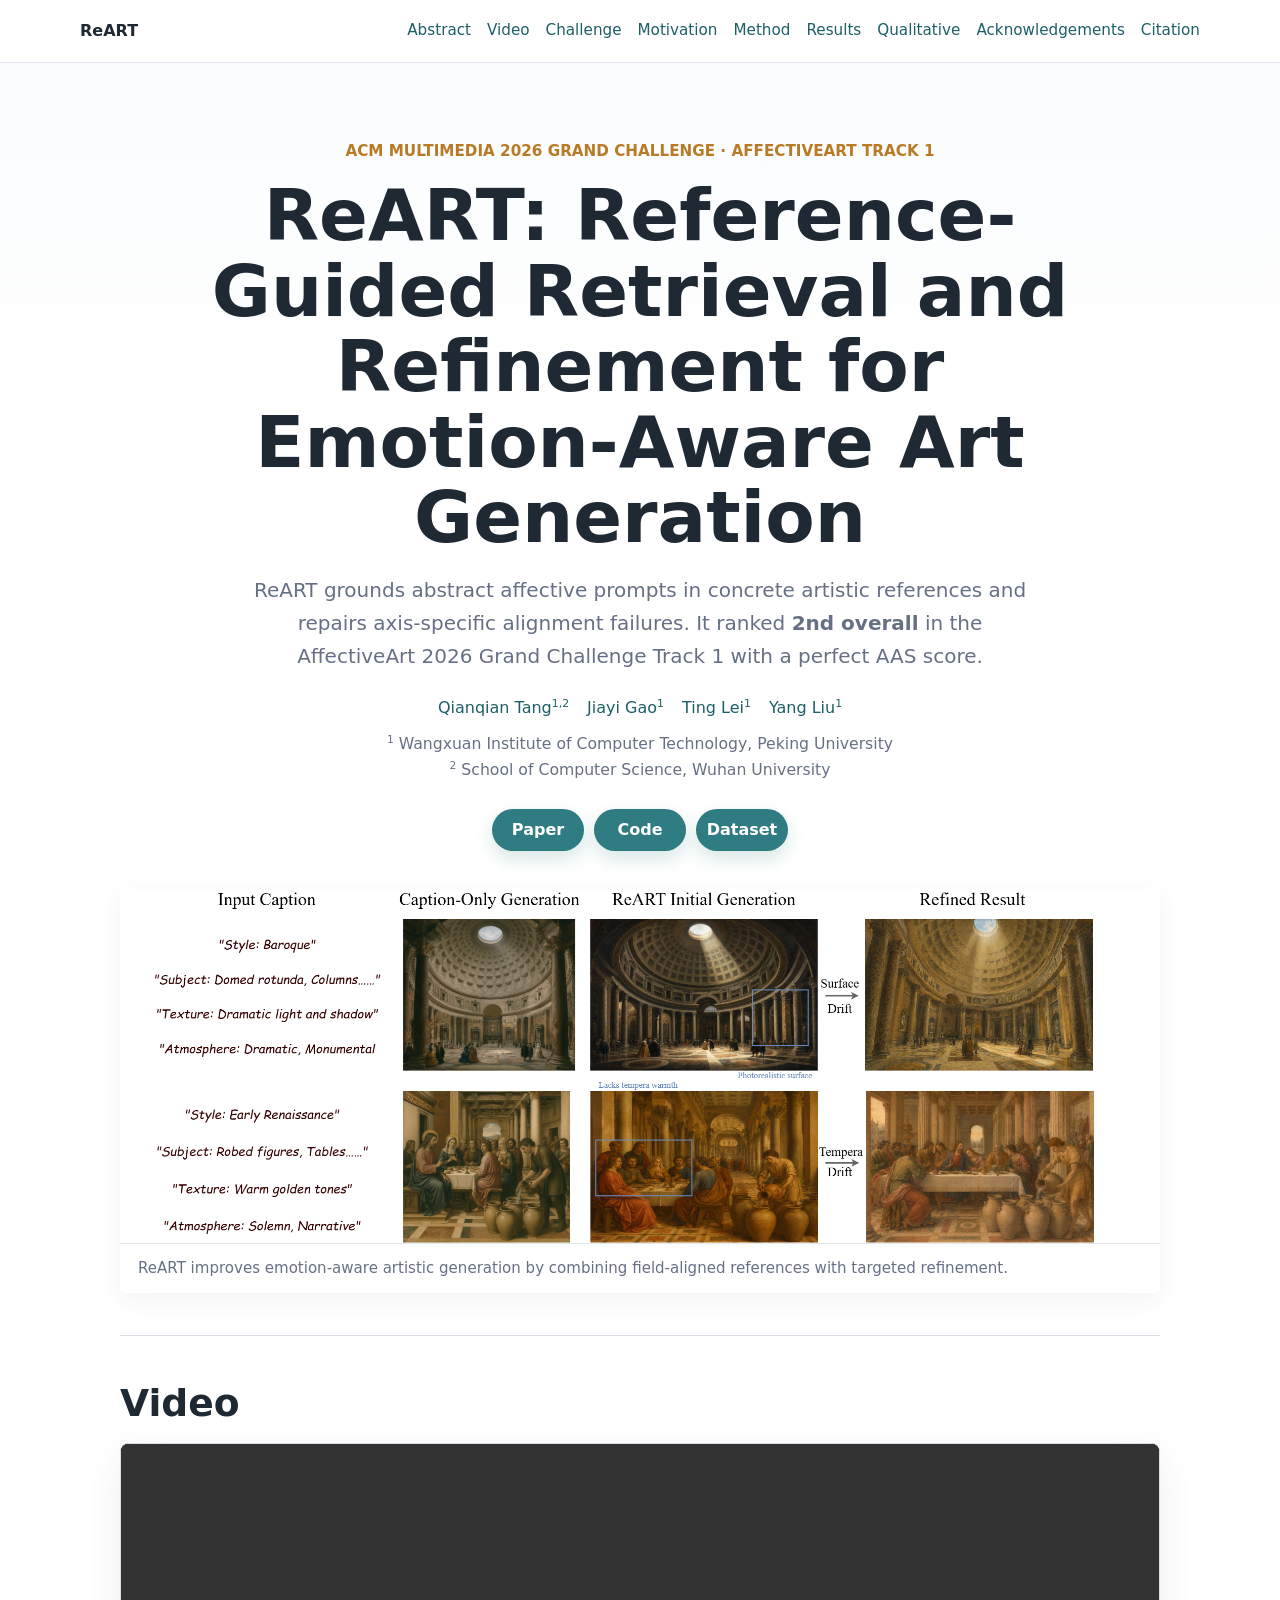
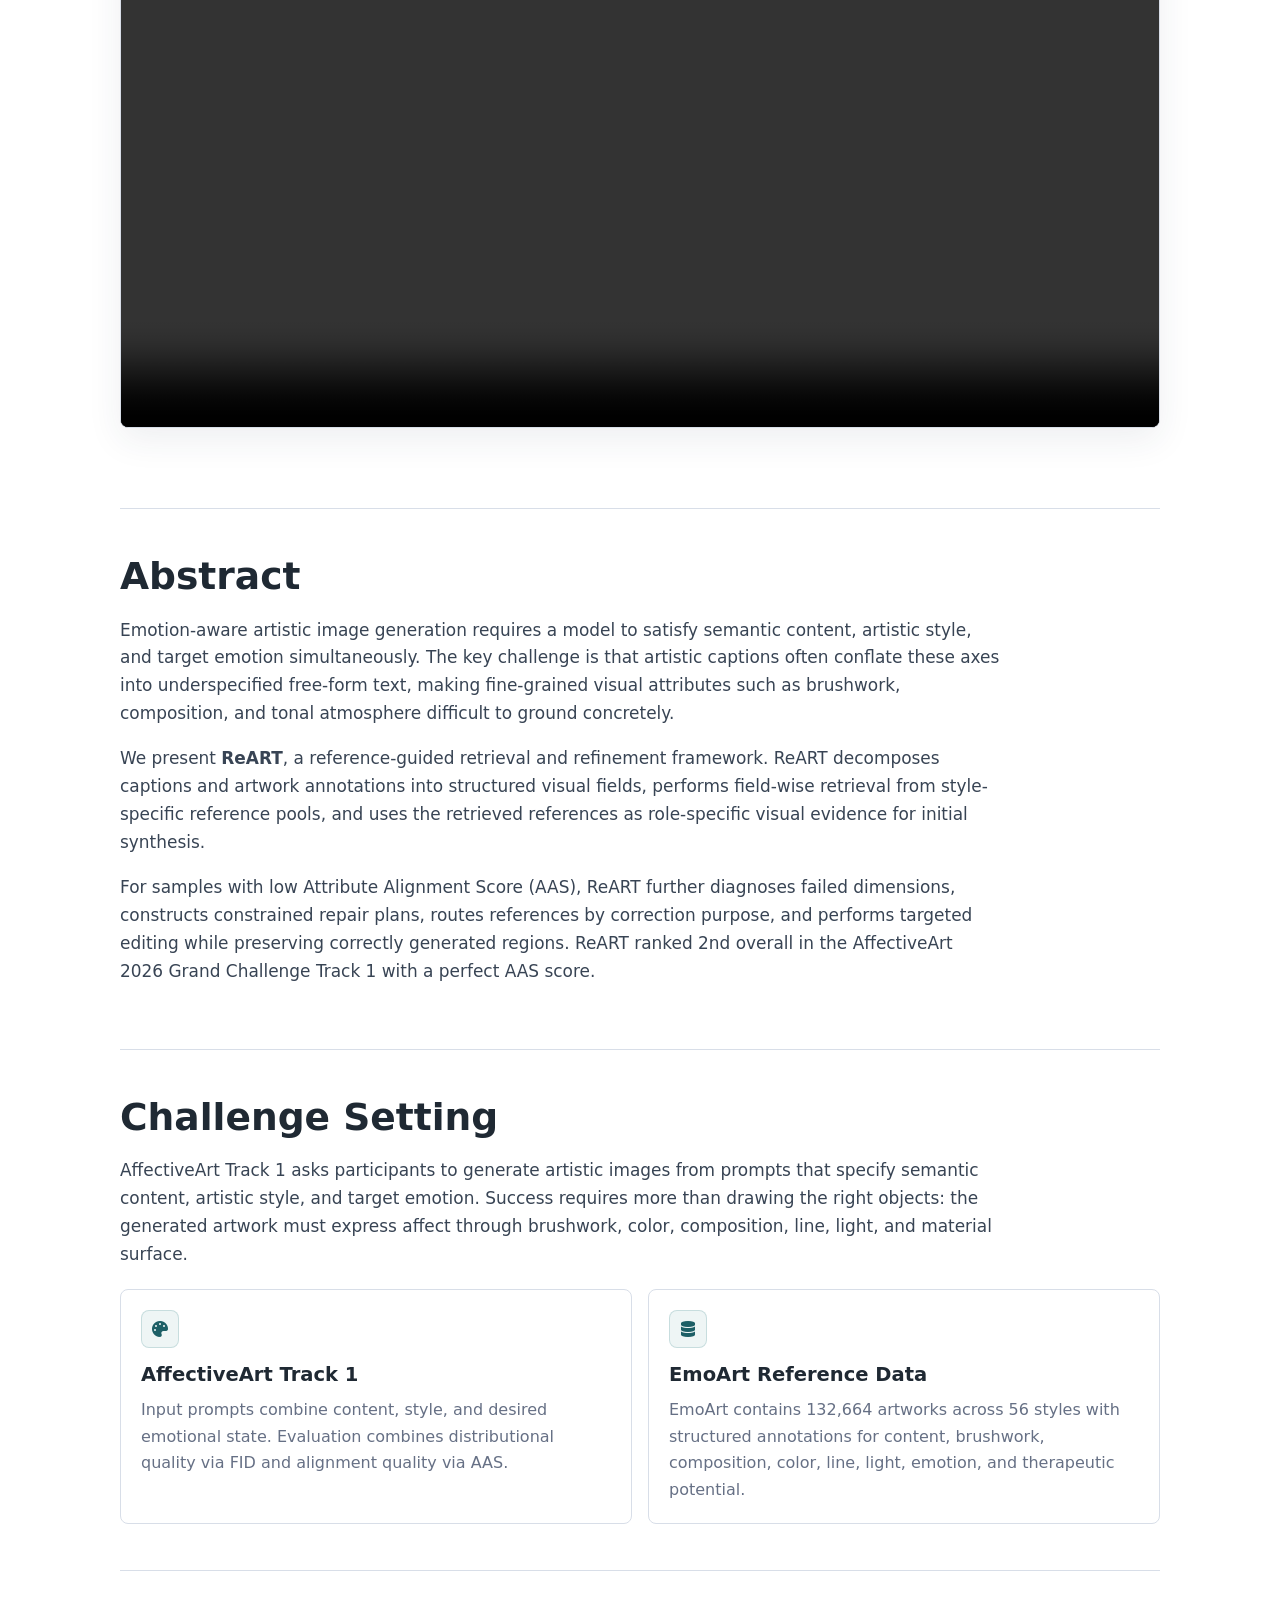
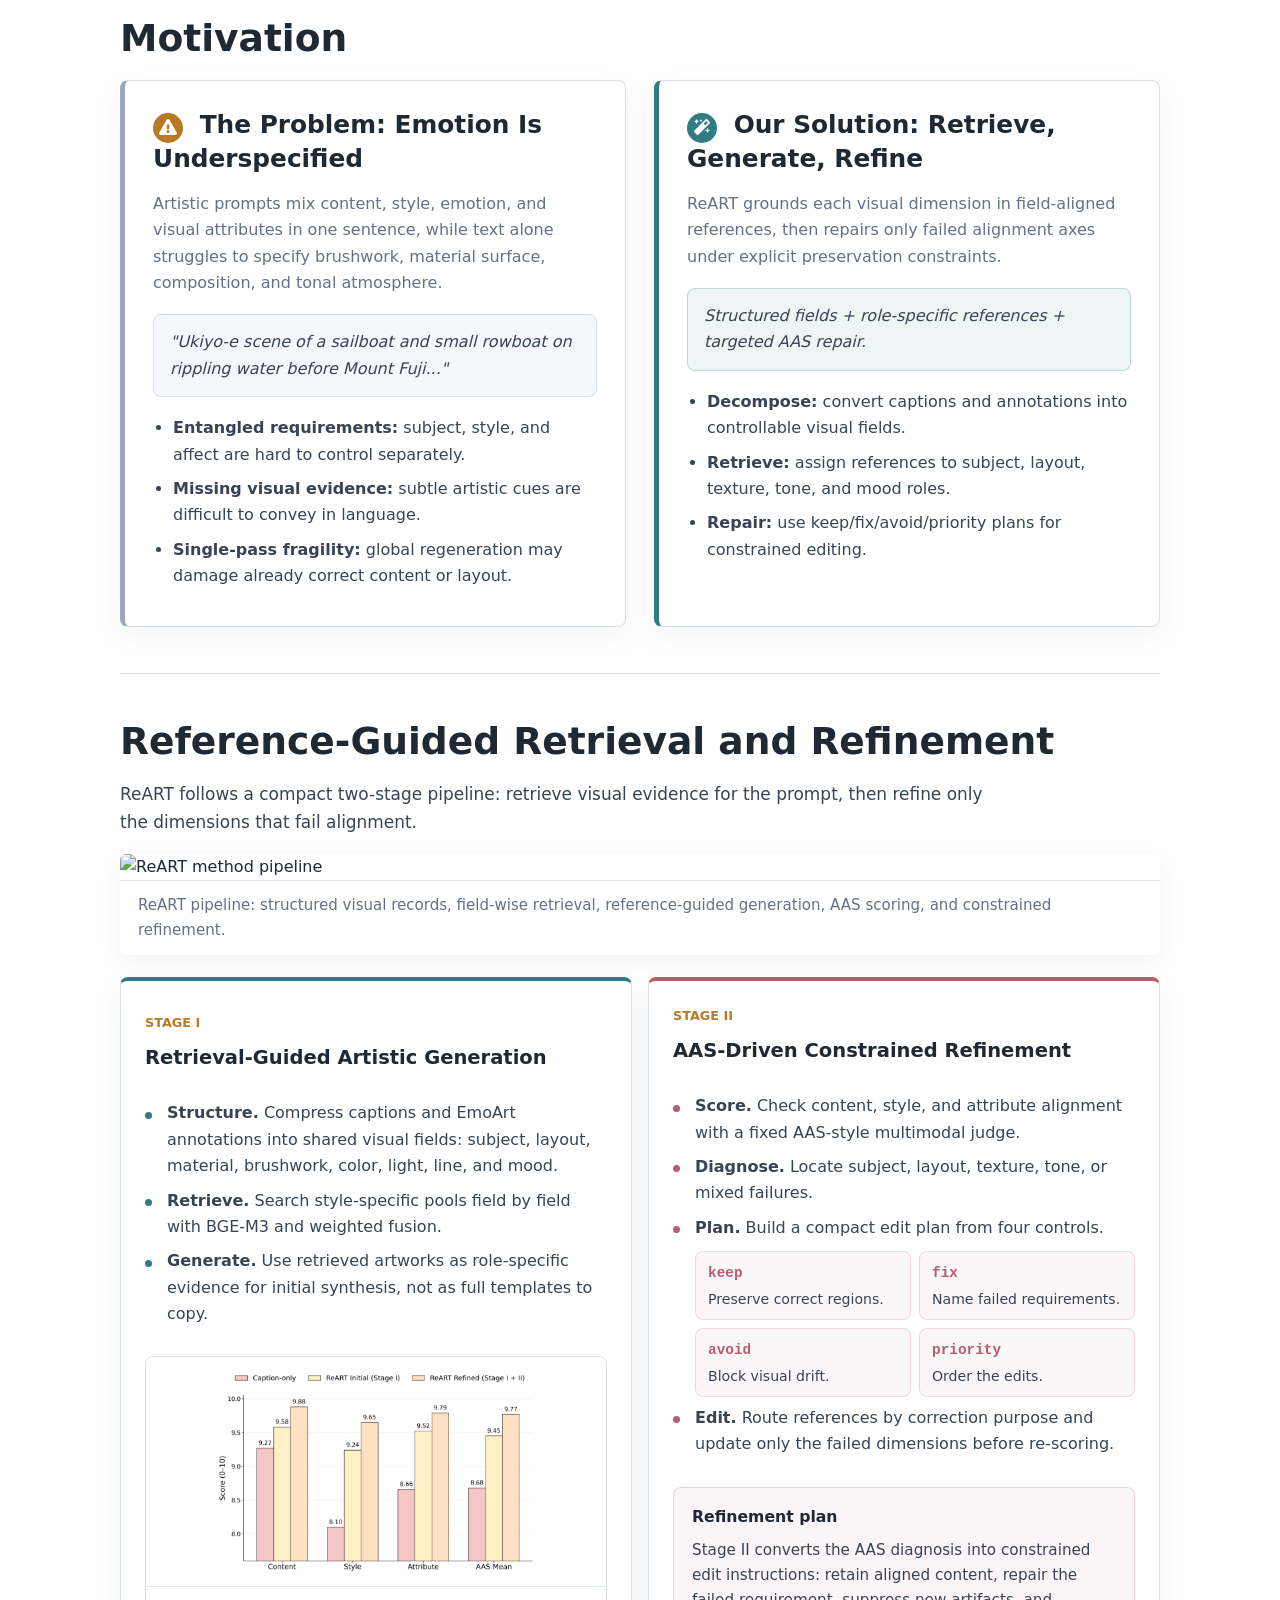
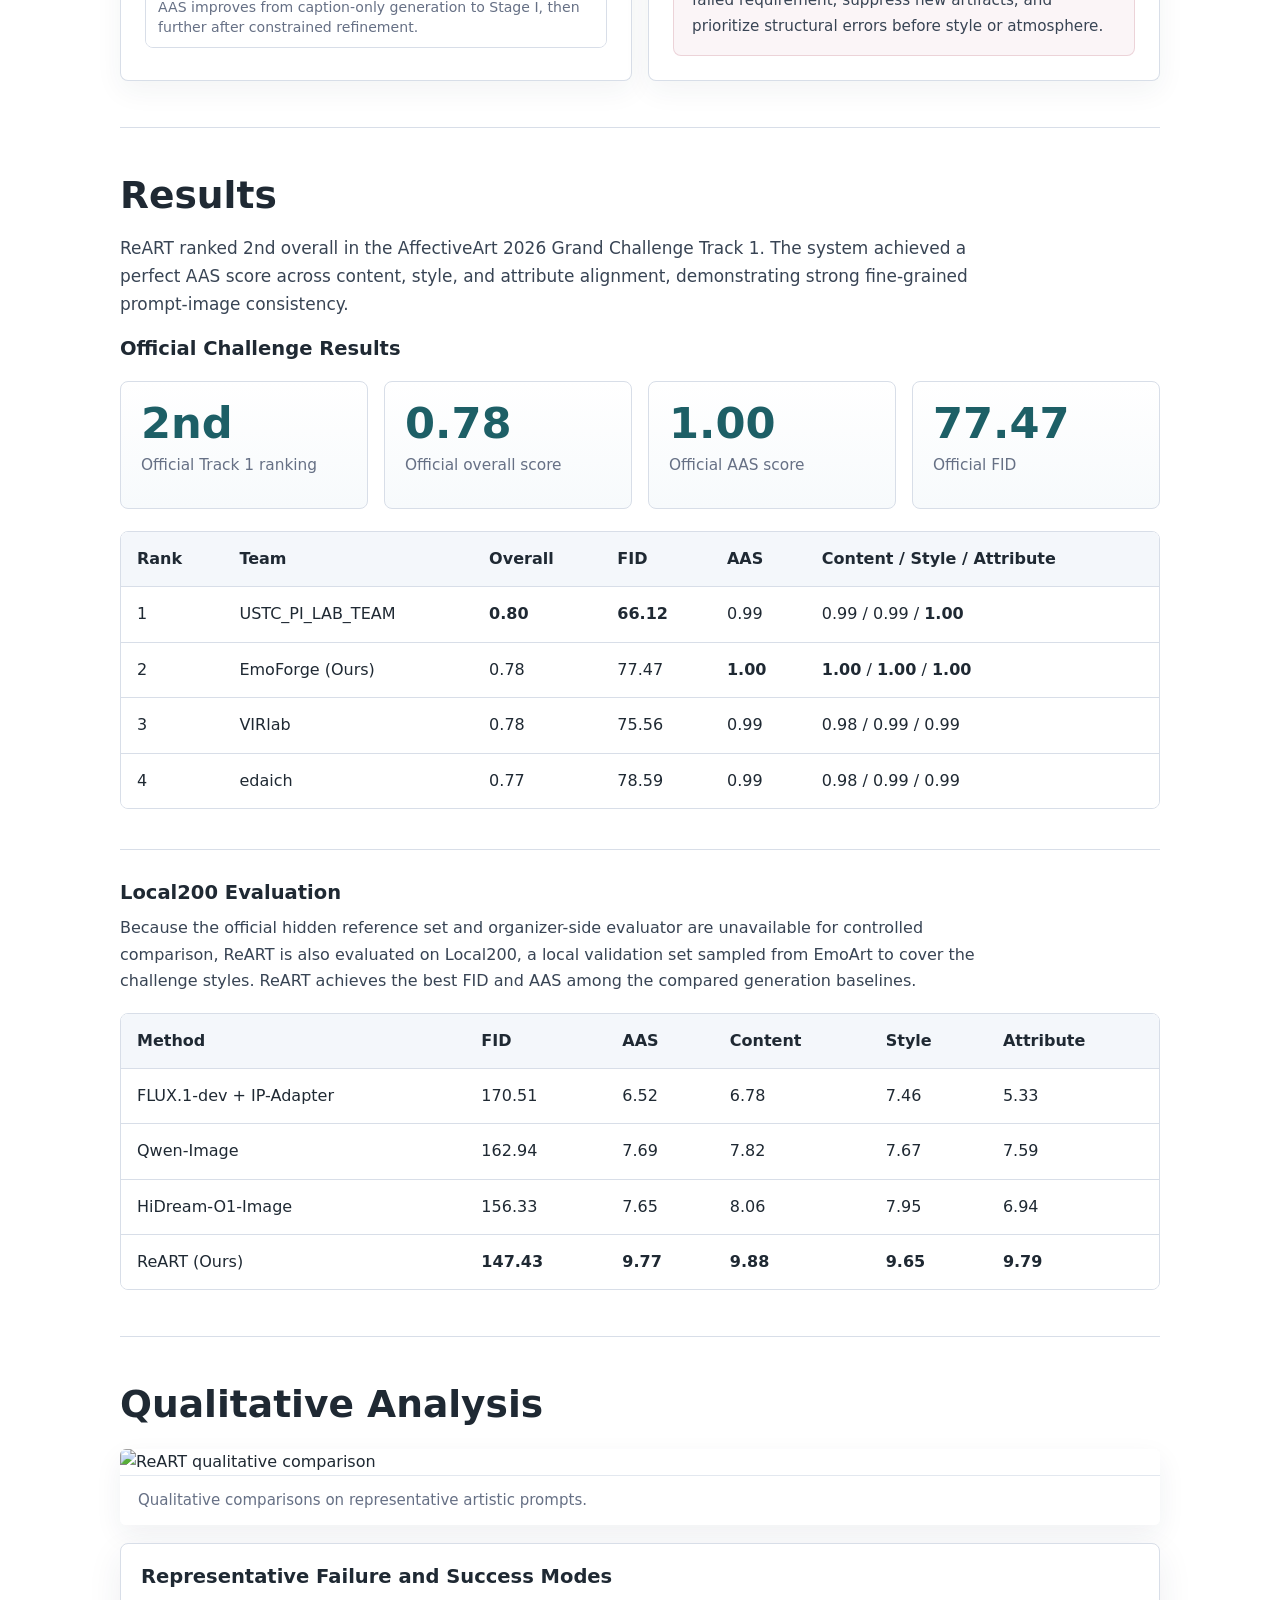
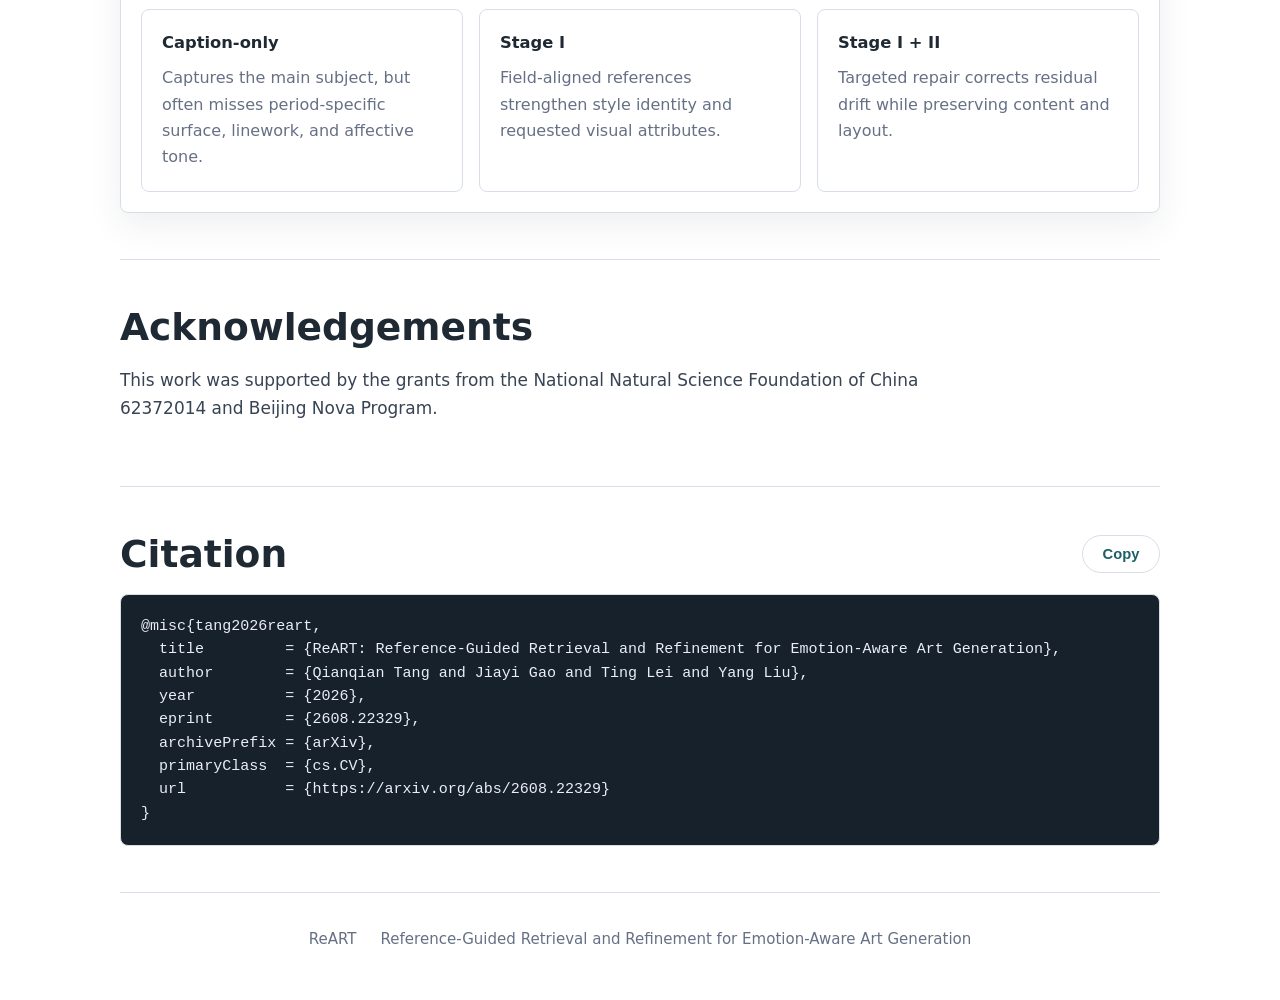
==== commit a65f3d86: "update: add video to docs website" ====
--- a/docs/index.html
+++ b/docs/index.html
@@ -16,6 +16,7 @@
         <a class="brand" href="#">ReART</a>
         <div class="nav-links" aria-label="Page sections">
           <a href="#abstract">Abstract</a>
+          <a href="#video">Video</a>
           <a href="#challenge">Challenge</a>
           <a href="#motivation">Motivation</a>
           <a href="#method">Method</a>
@@ -86,6 +87,18 @@
             ReART improves emotion-aware artistic generation by combining
             field-aligned references with targeted refinement.
           </figcaption>
+        </figure>
+      </section>
+
+      <section id="video" class="content-section">
+        <h2>Video</h2>
+        <figure class="intro-video">
+          <video
+            class="intro-video-player"
+            src="video/ReART%20video.mp4"
+            controls
+            preload="metadata"
+          ></video>
         </figure>
       </section>
 
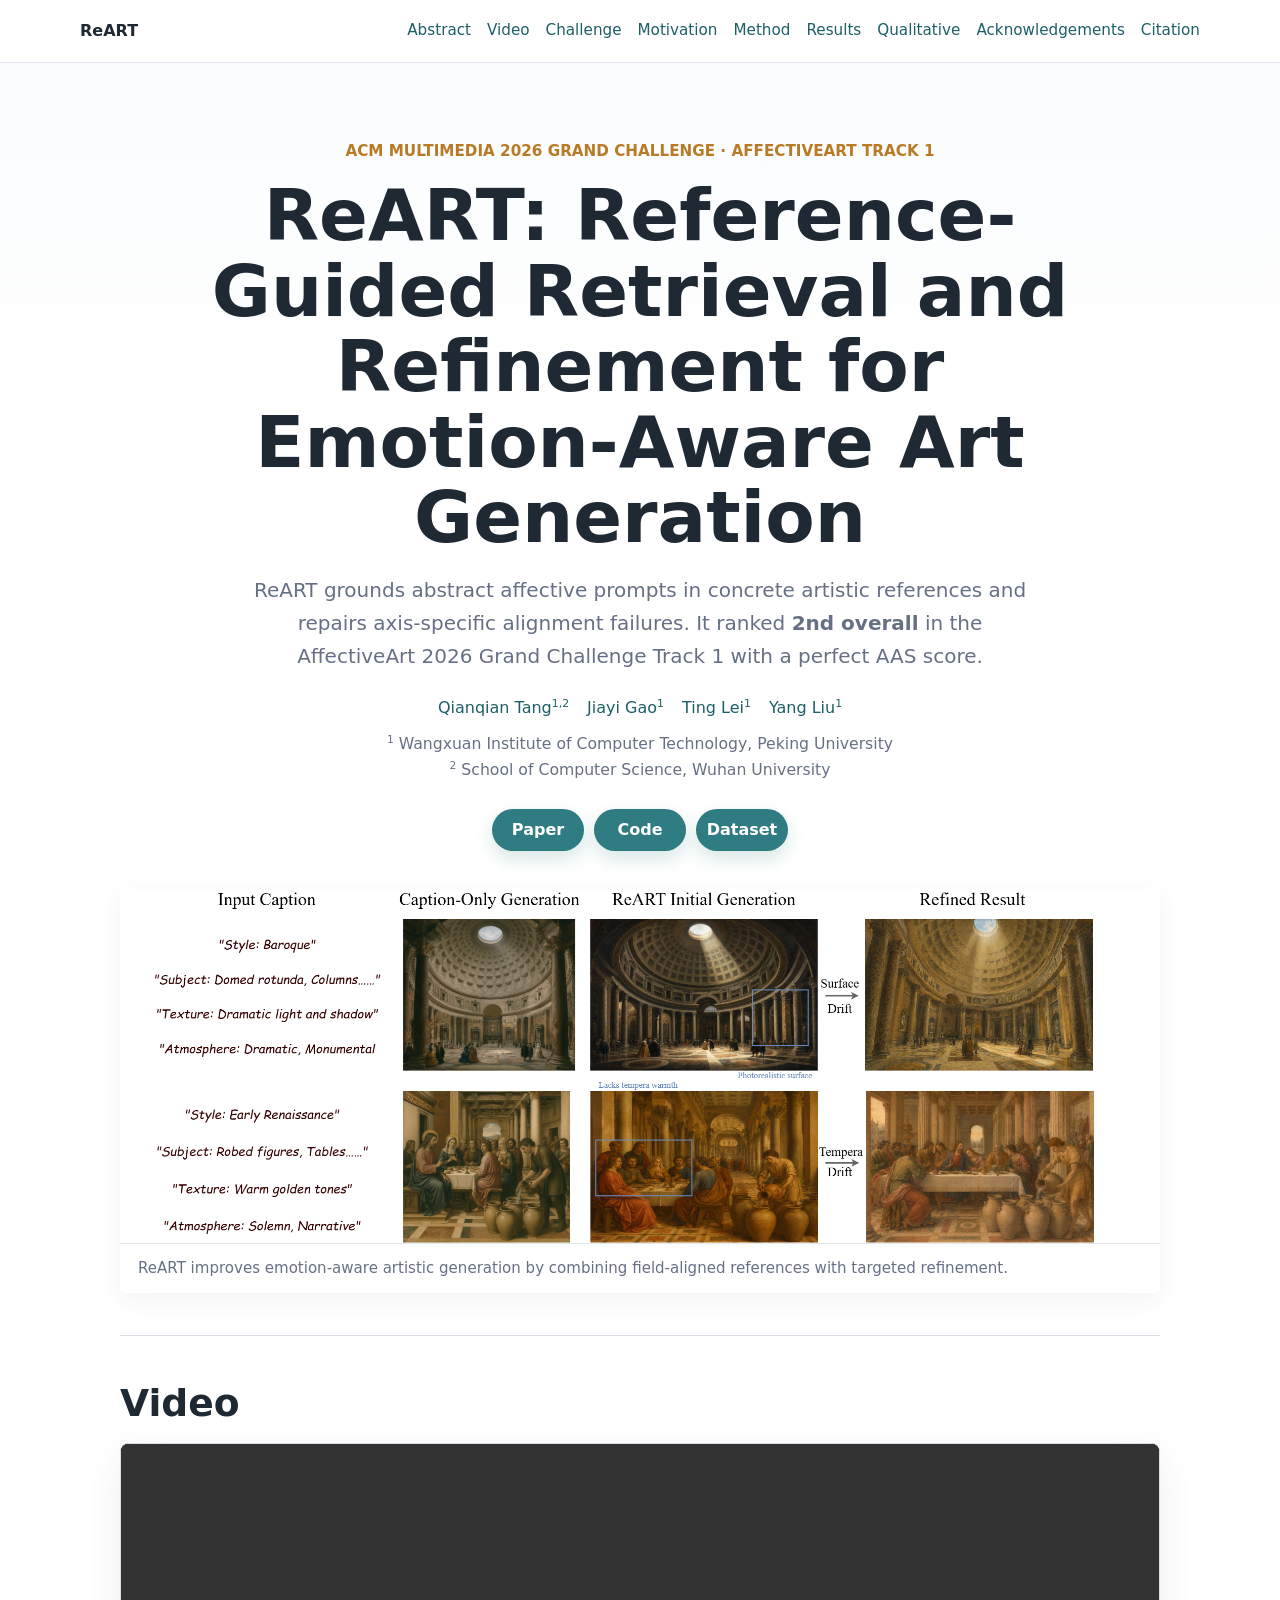
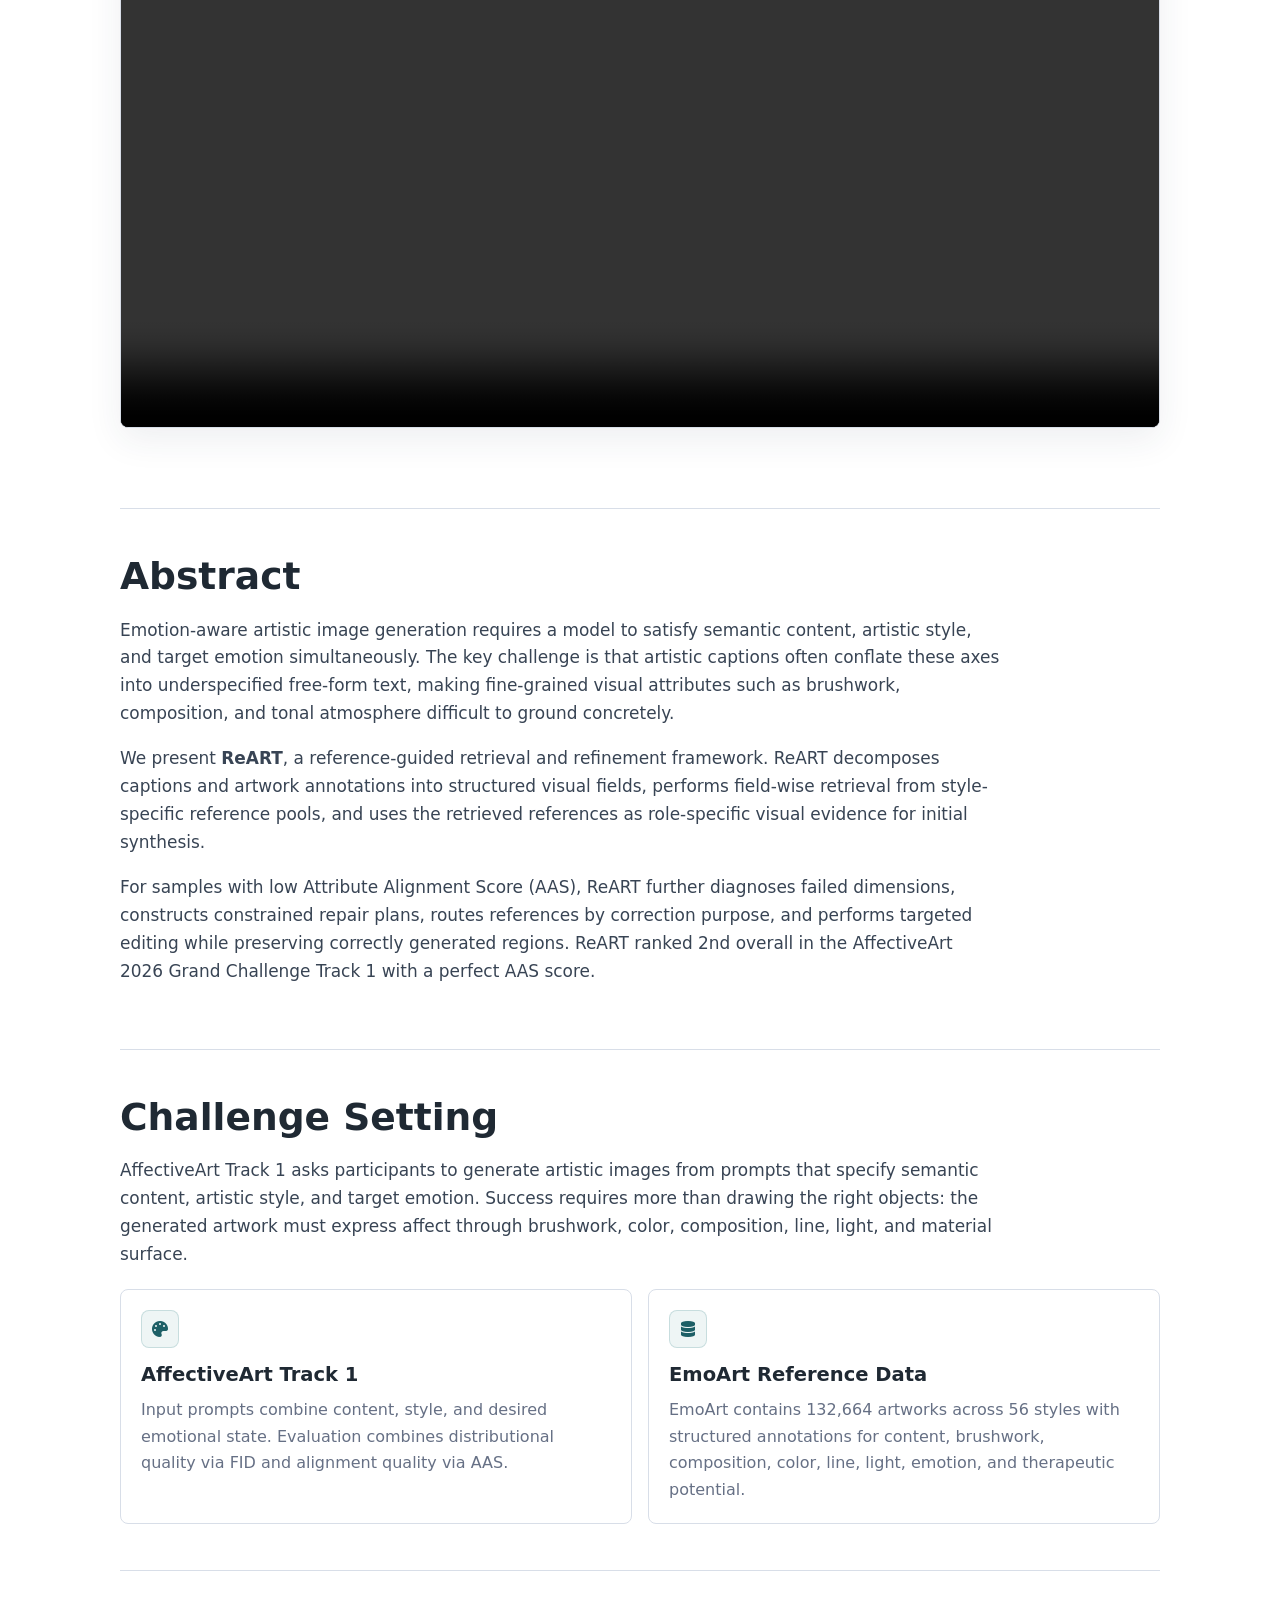
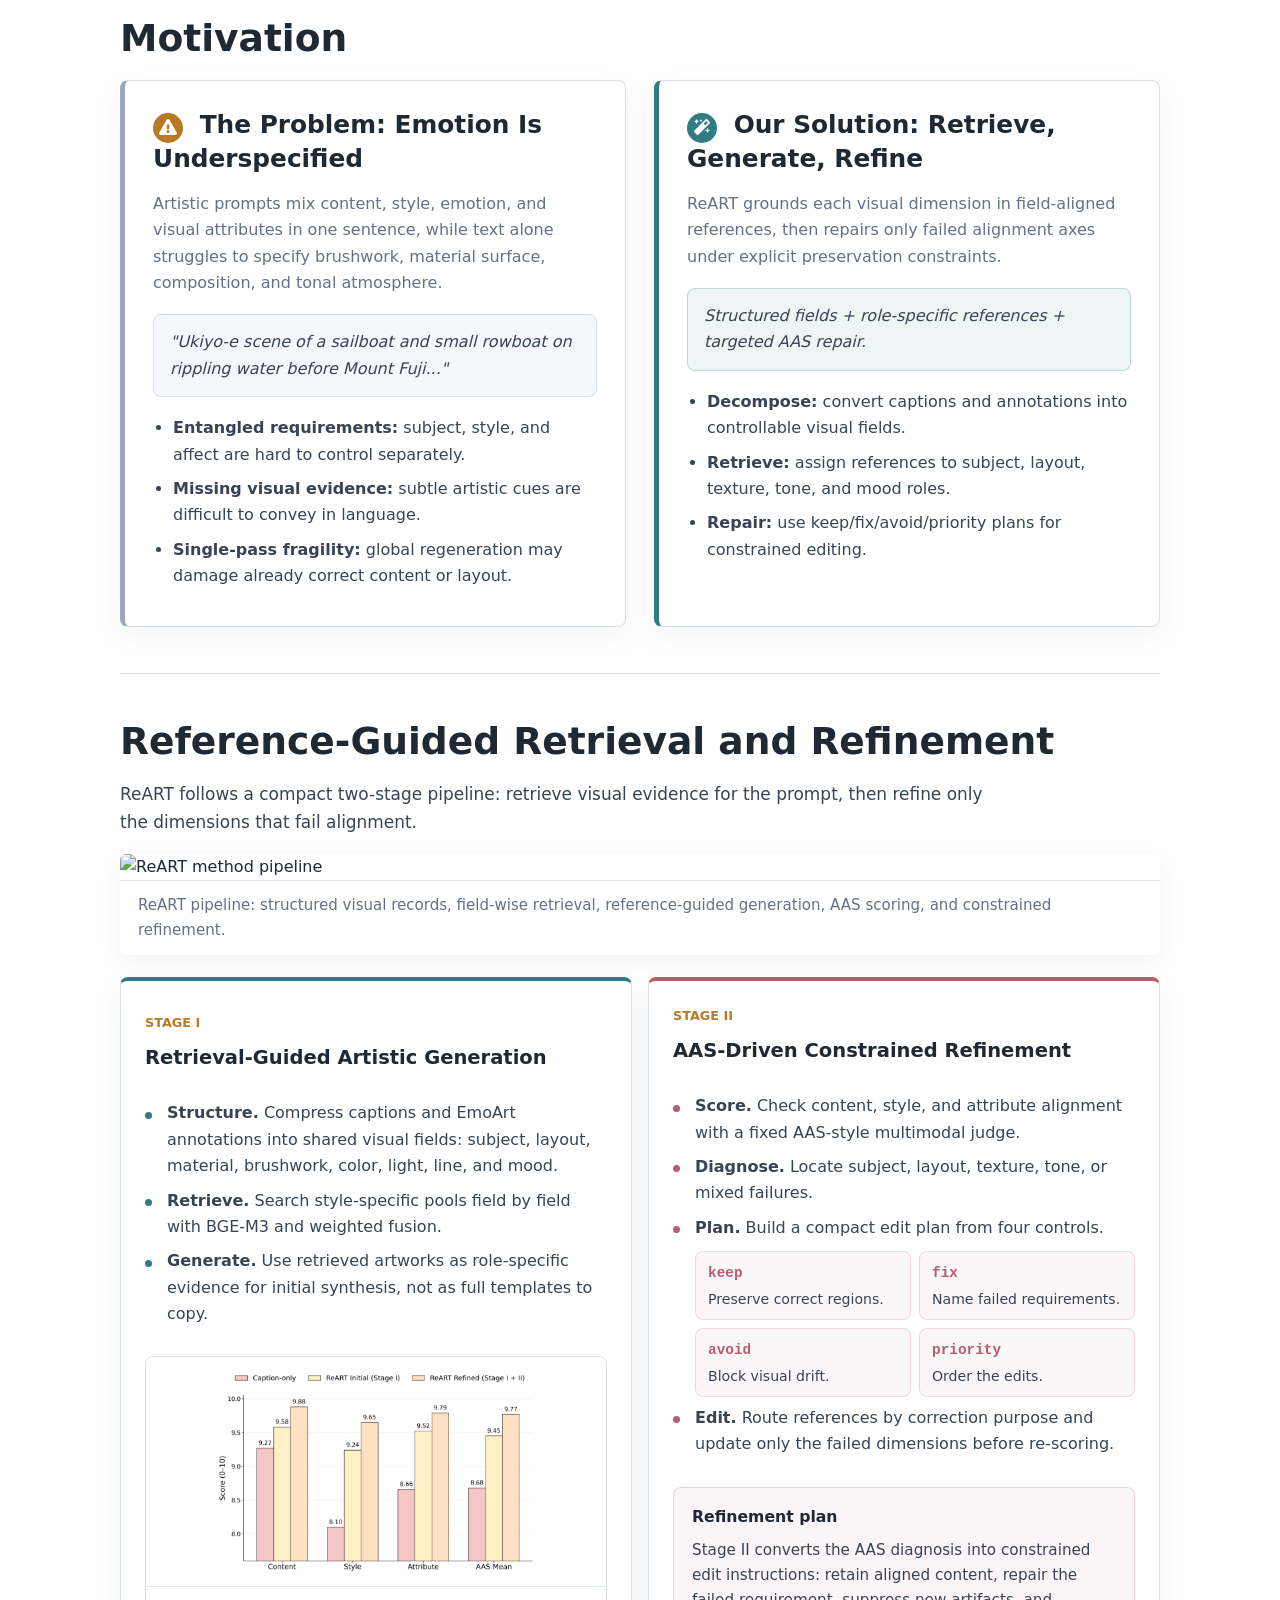
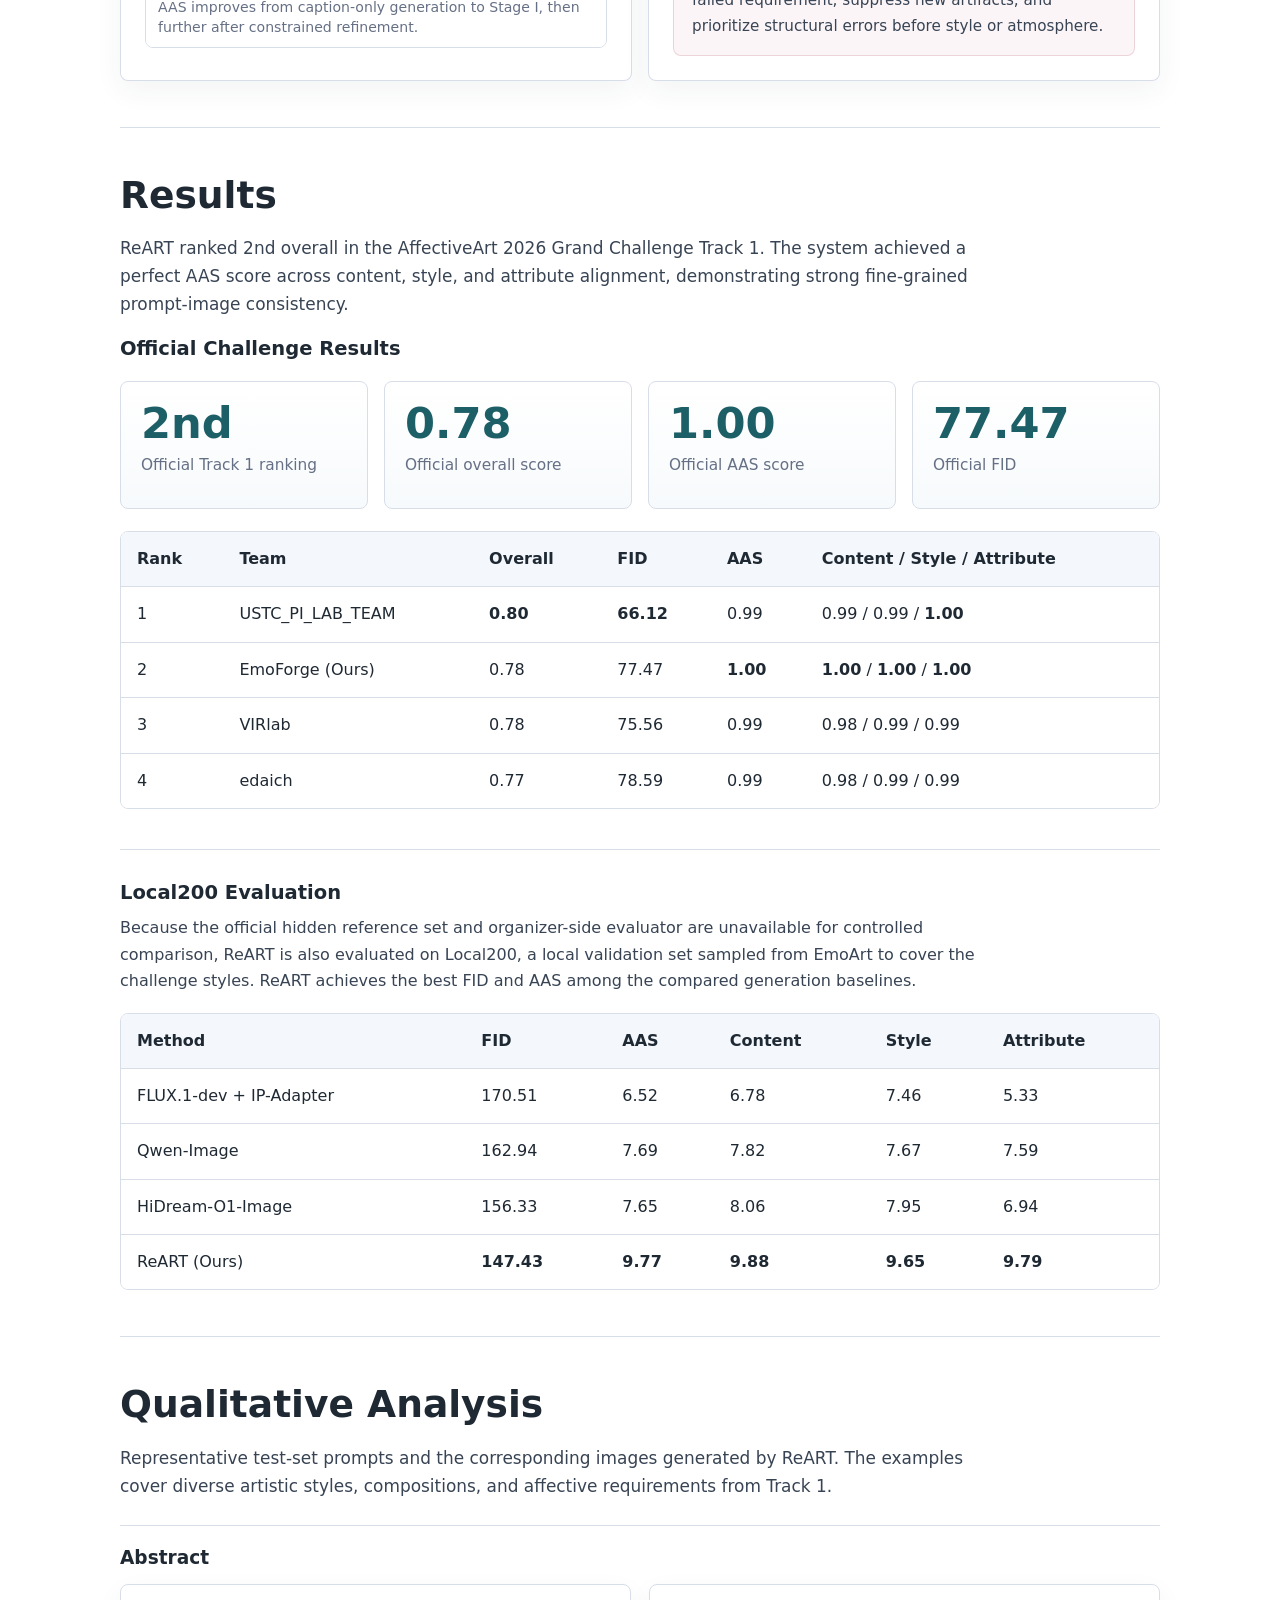
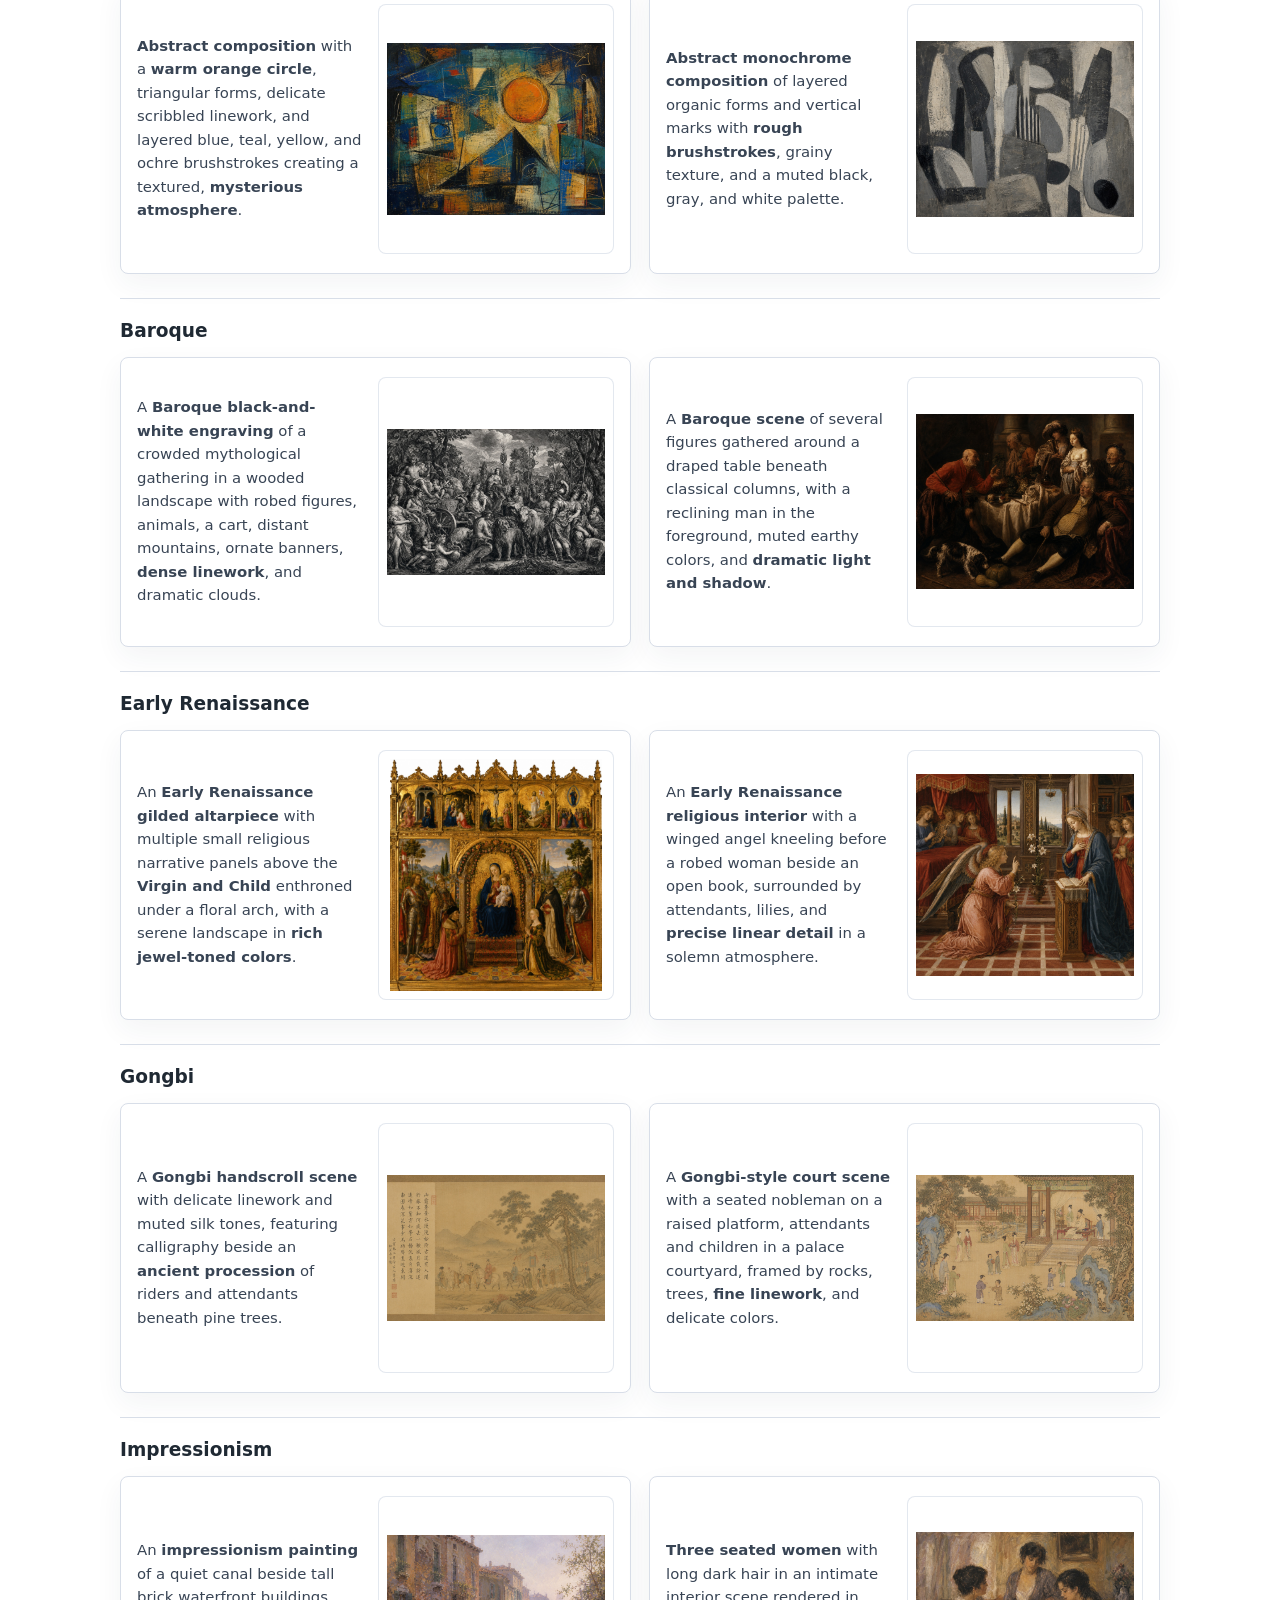
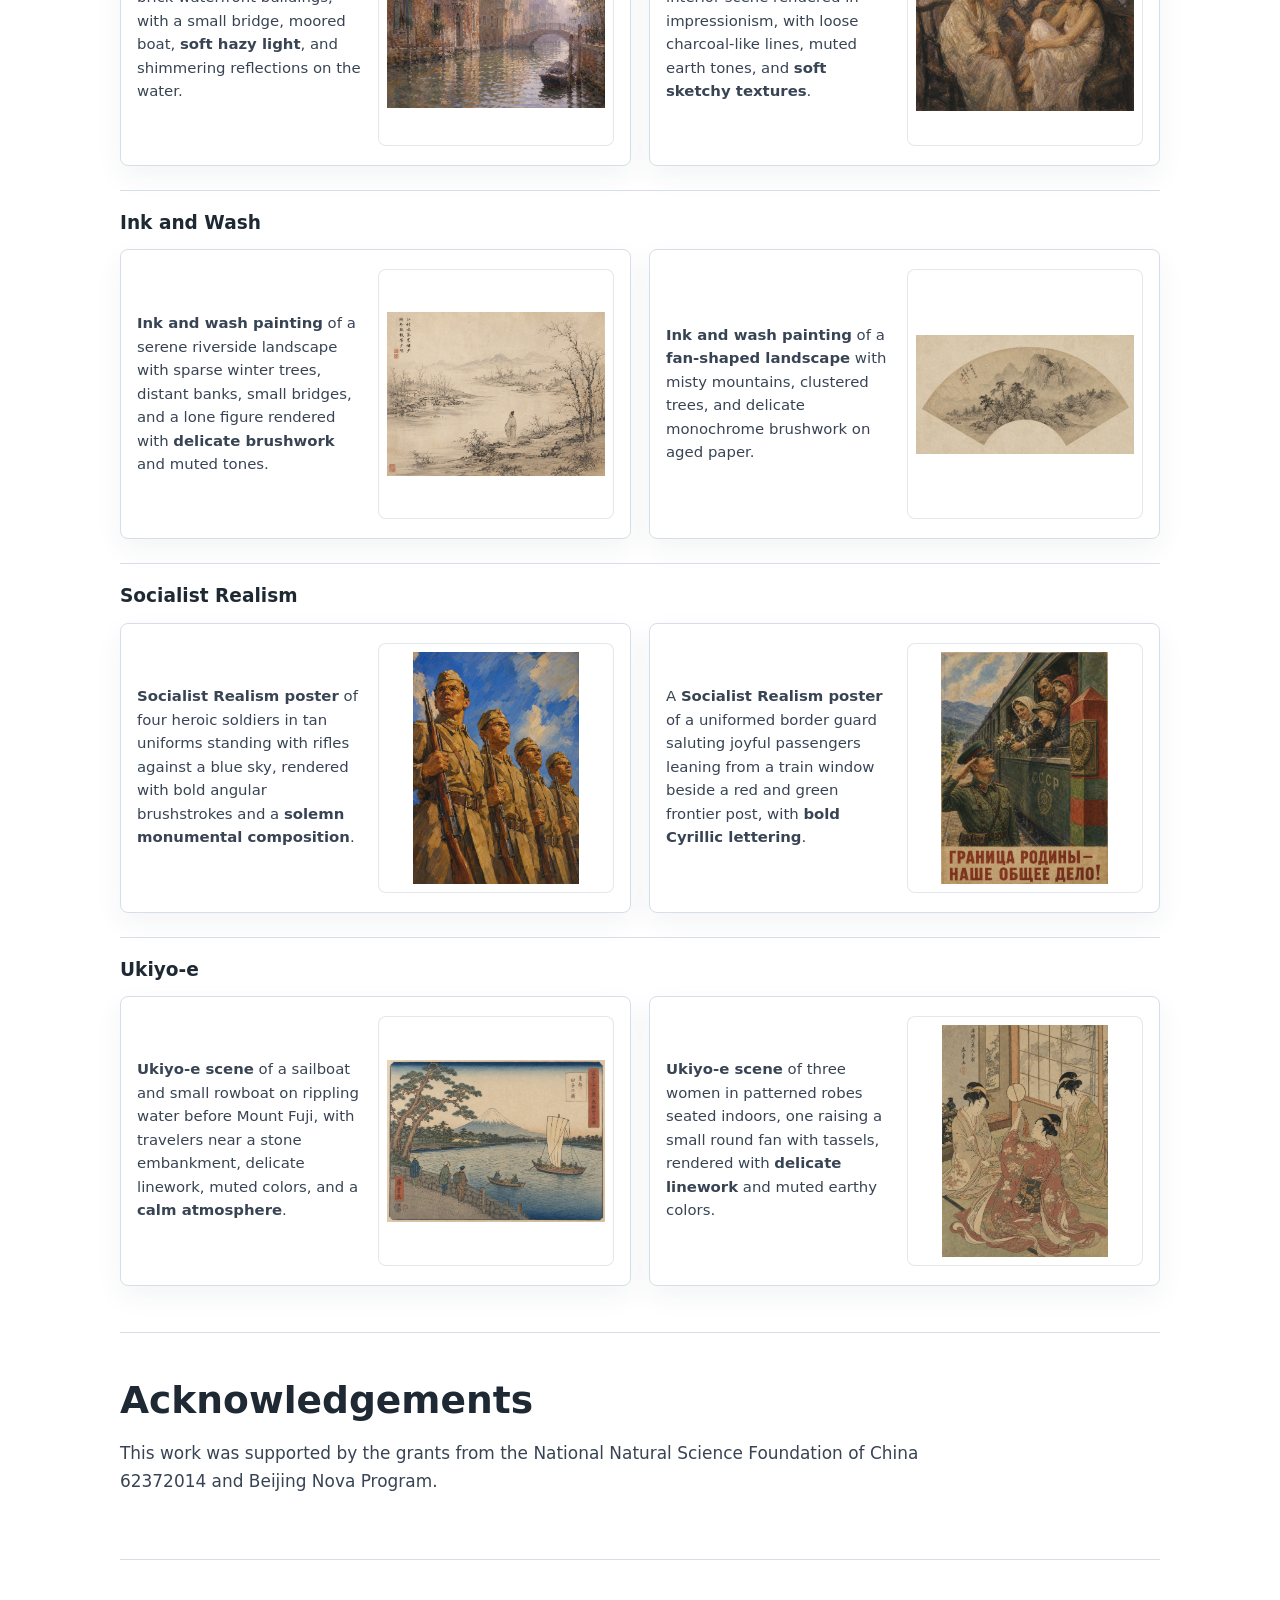
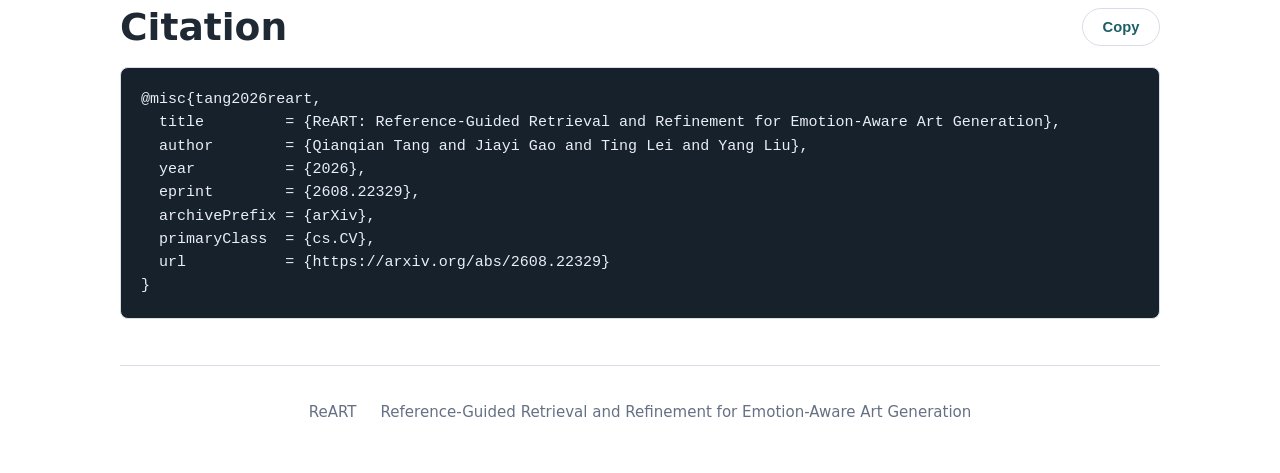
==== commit 84aa93da: "update vis" ====
--- a/docs/index.html
+++ b/docs/index.html
@@ -450,43 +450,232 @@
 
       <section id="qualitative" class="content-section">
         <h2>Qualitative Analysis</h2>
-        <figure class="wide-figure compact">
-          <img
-            class="paper-image"
-            src="figures/pic3.png"
-            alt="ReART qualitative comparison"
-            loading="lazy"
-            decoding="async"
-          />
-          <figcaption>
-            Qualitative comparisons on representative artistic prompts.
-          </figcaption>
-        </figure>
-        <div class="comparison">
-          <h3>Representative Failure and Success Modes</h3>
-          <div class="comparison-grid">
-            <article>
-              <h4>Caption-only</h4>
-              <p>
-                Captures the main subject, but often misses period-specific
-                surface, linework, and affective tone.
-              </p>
-            </article>
-            <article>
-              <h4>Stage I</h4>
-              <p>
-                Field-aligned references strengthen style identity and
-                requested visual attributes.
-              </p>
-            </article>
-            <article>
-              <h4>Stage I + II</h4>
-              <p>
-                Targeted repair corrects residual drift while preserving
-                content and layout.
-              </p>
-            </article>
-          </div>
+        <p>
+          Representative test-set prompts and the corresponding images generated
+          by ReART. The examples cover diverse artistic styles, compositions,
+          and affective requirements from Track 1.
+        </p>
+        <div class="qualitative-styles">
+          <section class="style-row">
+            <h3>Abstract</h3>
+            <div class="style-examples">
+              <article class="qualitative-card">
+                <div class="qualitative-copy">
+                  <p>
+                    <strong>Abstract composition</strong> with a
+                    <strong>warm orange circle</strong>, triangular forms,
+                    delicate scribbled linework, and layered blue, teal, yellow,
+                    and ochre brushstrokes creating a textured,
+                    <strong>mysterious atmosphere</strong>.
+                  </p>
+                </div>
+                <img src="figures/qualitative/track1_0462.jpg" alt="ReART output for track1_0462" loading="lazy" decoding="async" />
+              </article>
+              <article class="qualitative-card">
+                <div class="qualitative-copy">
+                  <p>
+                    <strong>Abstract monochrome composition</strong> of layered
+                    organic forms and vertical marks with
+                    <strong>rough brushstrokes</strong>, grainy texture, and a
+                    muted black, gray, and white palette.
+                  </p>
+                </div>
+                <img src="figures/qualitative/track1_0677.jpg" alt="ReART output for track1_0677" loading="lazy" decoding="async" />
+              </article>
+            </div>
+          </section>
+          <section class="style-row">
+            <h3>Baroque</h3>
+            <div class="style-examples">
+              <article class="qualitative-card">
+                <div class="qualitative-copy">
+                  <p>
+                    A <strong>Baroque black-and-white engraving</strong> of a
+                    crowded mythological gathering in a wooded landscape with
+                    robed figures, animals, a cart, distant mountains, ornate
+                    banners, <strong>dense linework</strong>, and dramatic
+                    clouds.
+                  </p>
+                </div>
+                <img src="figures/qualitative/track1_0324.jpg" alt="ReART output for track1_0324" loading="lazy" decoding="async" />
+              </article>
+              <article class="qualitative-card">
+                <div class="qualitative-copy">
+                  <p>
+                    A <strong>Baroque scene</strong> of several figures gathered
+                    around a draped table beneath classical columns, with a
+                    reclining man in the foreground, muted earthy colors, and
+                    <strong>dramatic light and shadow</strong>.
+                  </p>
+                </div>
+                <img src="figures/qualitative/track1_0383.jpg" alt="ReART output for track1_0383" loading="lazy" decoding="async" />
+              </article>
+            </div>
+          </section>
+          <section class="style-row">
+            <h3>Early Renaissance</h3>
+            <div class="style-examples">
+              <article class="qualitative-card">
+                <div class="qualitative-copy">
+                  <p>
+                    An <strong>Early Renaissance gilded altarpiece</strong>
+                    with multiple small religious narrative panels above the
+                    <strong>Virgin and Child</strong> enthroned under a floral
+                    arch, with a serene landscape in
+                    <strong>rich jewel-toned colors</strong>.
+                  </p>
+                </div>
+                <img src="figures/qualitative/track1_0011.jpg" alt="ReART output for track1_0011" loading="lazy" decoding="async" />
+              </article>
+              <article class="qualitative-card">
+                <div class="qualitative-copy">
+                  <p>
+                    An <strong>Early Renaissance religious interior</strong>
+                    with a winged angel kneeling before a robed woman beside an
+                    open book, surrounded by attendants, lilies, and
+                    <strong>precise linear detail</strong> in a solemn
+                    atmosphere.
+                  </p>
+                </div>
+                <img src="figures/qualitative/track1_0202.jpg" alt="ReART output for track1_0202" loading="lazy" decoding="async" />
+              </article>
+            </div>
+          </section>
+          <section class="style-row">
+            <h3>Gongbi</h3>
+            <div class="style-examples">
+              <article class="qualitative-card">
+                <div class="qualitative-copy">
+                  <p>
+                    A <strong>Gongbi handscroll scene</strong> with delicate
+                    linework and muted silk tones, featuring calligraphy beside
+                    an <strong>ancient procession</strong> of riders and
+                    attendants beneath pine trees.
+                  </p>
+                </div>
+                <img src="figures/qualitative/track1_0102.jpg" alt="ReART output for track1_0102" loading="lazy" decoding="async" />
+              </article>
+              <article class="qualitative-card">
+                <div class="qualitative-copy">
+                  <p>
+                    A <strong>Gongbi-style court scene</strong> with a seated
+                    nobleman on a raised platform, attendants and children in a
+                    palace courtyard, framed by rocks, trees,
+                    <strong>fine linework</strong>, and delicate colors.
+                  </p>
+                </div>
+                <img src="figures/qualitative/track1_0465.jpg" alt="ReART output for track1_0465" loading="lazy" decoding="async" />
+              </article>
+            </div>
+          </section>
+          <section class="style-row">
+            <h3>Impressionism</h3>
+            <div class="style-examples">
+              <article class="qualitative-card">
+                <div class="qualitative-copy">
+                  <p>
+                    An <strong>impressionism painting</strong> of a quiet canal
+                    beside tall brick waterfront buildings, with a small bridge,
+                    moored boat, <strong>soft hazy light</strong>, and
+                    shimmering reflections on the water.
+                  </p>
+                </div>
+                <img src="figures/qualitative/track1_0860.jpg" alt="ReART output for track1_0860" loading="lazy" decoding="async" />
+              </article>
+              <article class="qualitative-card">
+                <div class="qualitative-copy">
+                  <p>
+                    <strong>Three seated women</strong> with long dark hair in
+                    an intimate interior scene rendered in impressionism, with
+                    loose charcoal-like lines, muted earth tones, and
+                    <strong>soft sketchy textures</strong>.
+                  </p>
+                </div>
+                <img src="figures/qualitative/track1_0403.jpg" alt="ReART output for track1_0403" loading="lazy" decoding="async" />
+              </article>
+            </div>
+          </section>
+          <section class="style-row">
+            <h3>Ink and Wash</h3>
+            <div class="style-examples">
+              <article class="qualitative-card">
+                <div class="qualitative-copy">
+                  <p>
+                    <strong>Ink and wash painting</strong> of a serene riverside
+                    landscape with sparse winter trees, distant banks, small
+                    bridges, and a lone figure rendered with
+                    <strong>delicate brushwork</strong> and muted tones.
+                  </p>
+                </div>
+                <img src="figures/qualitative/track1_0024.jpg" alt="ReART output for track1_0024" loading="lazy" decoding="async" />
+              </article>
+              <article class="qualitative-card">
+                <div class="qualitative-copy">
+                  <p>
+                    <strong>Ink and wash painting</strong> of a
+                    <strong>fan-shaped landscape</strong> with misty mountains,
+                    clustered trees, and delicate monochrome brushwork on aged
+                    paper.
+                  </p>
+                </div>
+                <img src="figures/qualitative/track1_0034.jpg" alt="ReART output for track1_0034" loading="lazy" decoding="async" />
+              </article>
+            </div>
+          </section>
+          <section class="style-row">
+            <h3>Socialist Realism</h3>
+            <div class="style-examples">
+              <article class="qualitative-card">
+                <div class="qualitative-copy">
+                  <p>
+                    <strong>Socialist Realism poster</strong> of four heroic
+                    soldiers in tan uniforms standing with rifles against a blue
+                    sky, rendered with bold angular brushstrokes and a
+                    <strong>solemn monumental composition</strong>.
+                  </p>
+                </div>
+                <img src="figures/qualitative/track1_0019.jpg" alt="ReART output for track1_0019" loading="lazy" decoding="async" />
+              </article>
+              <article class="qualitative-card">
+                <div class="qualitative-copy">
+                  <p>
+                    A <strong>Socialist Realism poster</strong> of a uniformed
+                    border guard saluting joyful passengers leaning from a train
+                    window beside a red and green frontier post, with
+                    <strong>bold Cyrillic lettering</strong>.
+                  </p>
+                </div>
+                <img src="figures/qualitative/track1_0091.jpg" alt="ReART output for track1_0091" loading="lazy" decoding="async" />
+              </article>
+            </div>
+          </section>
+          <section class="style-row">
+            <h3>Ukiyo-e</h3>
+            <div class="style-examples">
+              <article class="qualitative-card">
+                <div class="qualitative-copy">
+                  <p>
+                    <strong>Ukiyo-e scene</strong> of a sailboat and small
+                    rowboat on rippling water before Mount Fuji, with travelers
+                    near a stone embankment, delicate linework, muted colors,
+                    and a <strong>calm atmosphere</strong>.
+                  </p>
+                </div>
+                <img src="figures/qualitative/track1_0001.jpg" alt="ReART output for track1_0001" loading="lazy" decoding="async" />
+              </article>
+              <article class="qualitative-card">
+                <div class="qualitative-copy">
+                  <p>
+                    <strong>Ukiyo-e scene</strong> of three women in patterned
+                    robes seated indoors, one raising a small round fan with
+                    tassels, rendered with <strong>delicate linework</strong>
+                    and muted earthy colors.
+                  </p>
+                </div>
+                <img src="figures/qualitative/track1_0131.jpg" alt="ReART output for track1_0131" loading="lazy" decoding="async" />
+              </article>
+            </div>
+          </section>
         </div>
       </section>
 
--- a/docs/styles.css
+++ b/docs/styles.css
@@ -760,6 +760,70 @@
   margin-top: 22px;
 }
 
+.qualitative-styles {
+  display: grid;
+  gap: 24px;
+  margin-top: 24px;
+}
+
+.style-row {
+  padding-top: 20px;
+  border-top: 1px solid var(--line);
+}
+
+.style-row h3 {
+  margin-bottom: 14px;
+  color: var(--ink);
+  font-size: 1.16rem;
+}
+
+.style-examples {
+  display: grid;
+  grid-template-columns: repeat(2, minmax(0, 1fr));
+  gap: 18px;
+}
+
+.qualitative-card {
+  display: grid;
+  grid-template-columns: minmax(0, 0.95fr) minmax(180px, 1fr);
+  gap: 16px;
+  align-items: center;
+  min-height: 290px;
+  padding: 16px;
+  border: 1px solid var(--line);
+  border-radius: 8px;
+  background: var(--paper);
+  box-shadow: 0 10px 28px rgba(32, 48, 71, 0.055);
+}
+
+.qualitative-copy span {
+  display: block;
+  margin-bottom: 10px;
+  color: var(--accent-strong);
+  font-size: 0.82rem;
+  font-weight: 850;
+  letter-spacing: 0;
+  text-transform: uppercase;
+}
+
+.qualitative-copy p {
+  margin: 0;
+  color: var(--content-copy);
+  font-size: 0.93rem;
+  line-height: 1.58;
+}
+
+.qualitative-card img {
+  display: block;
+  width: 100%;
+  height: 250px;
+  padding: 8px;
+  object-fit: contain;
+  border: 1px solid var(--figure-line);
+  border-radius: 8px;
+  background: var(--figure-bg);
+}
+
 .tool-table {
   grid-template-columns: repeat(3, minmax(0, 1fr));
 }
@@ -1022,6 +1086,7 @@
   .tool-table,
   .stage-grid,
   .motivation-grid,
+  .style-examples,
   .local-result,
   .qualitative-layout,
   .metrics-grid,
@@ -1051,6 +1116,14 @@
     gap: 16px;
   }
 
+  .qualitative-card {
+    grid-template-columns: 1fr;
+  }
+
+  .qualitative-card img {
+    height: 280px;
+  }
+
   .figure-grid.two-up {
     grid-template-columns: 1fr;
   }
